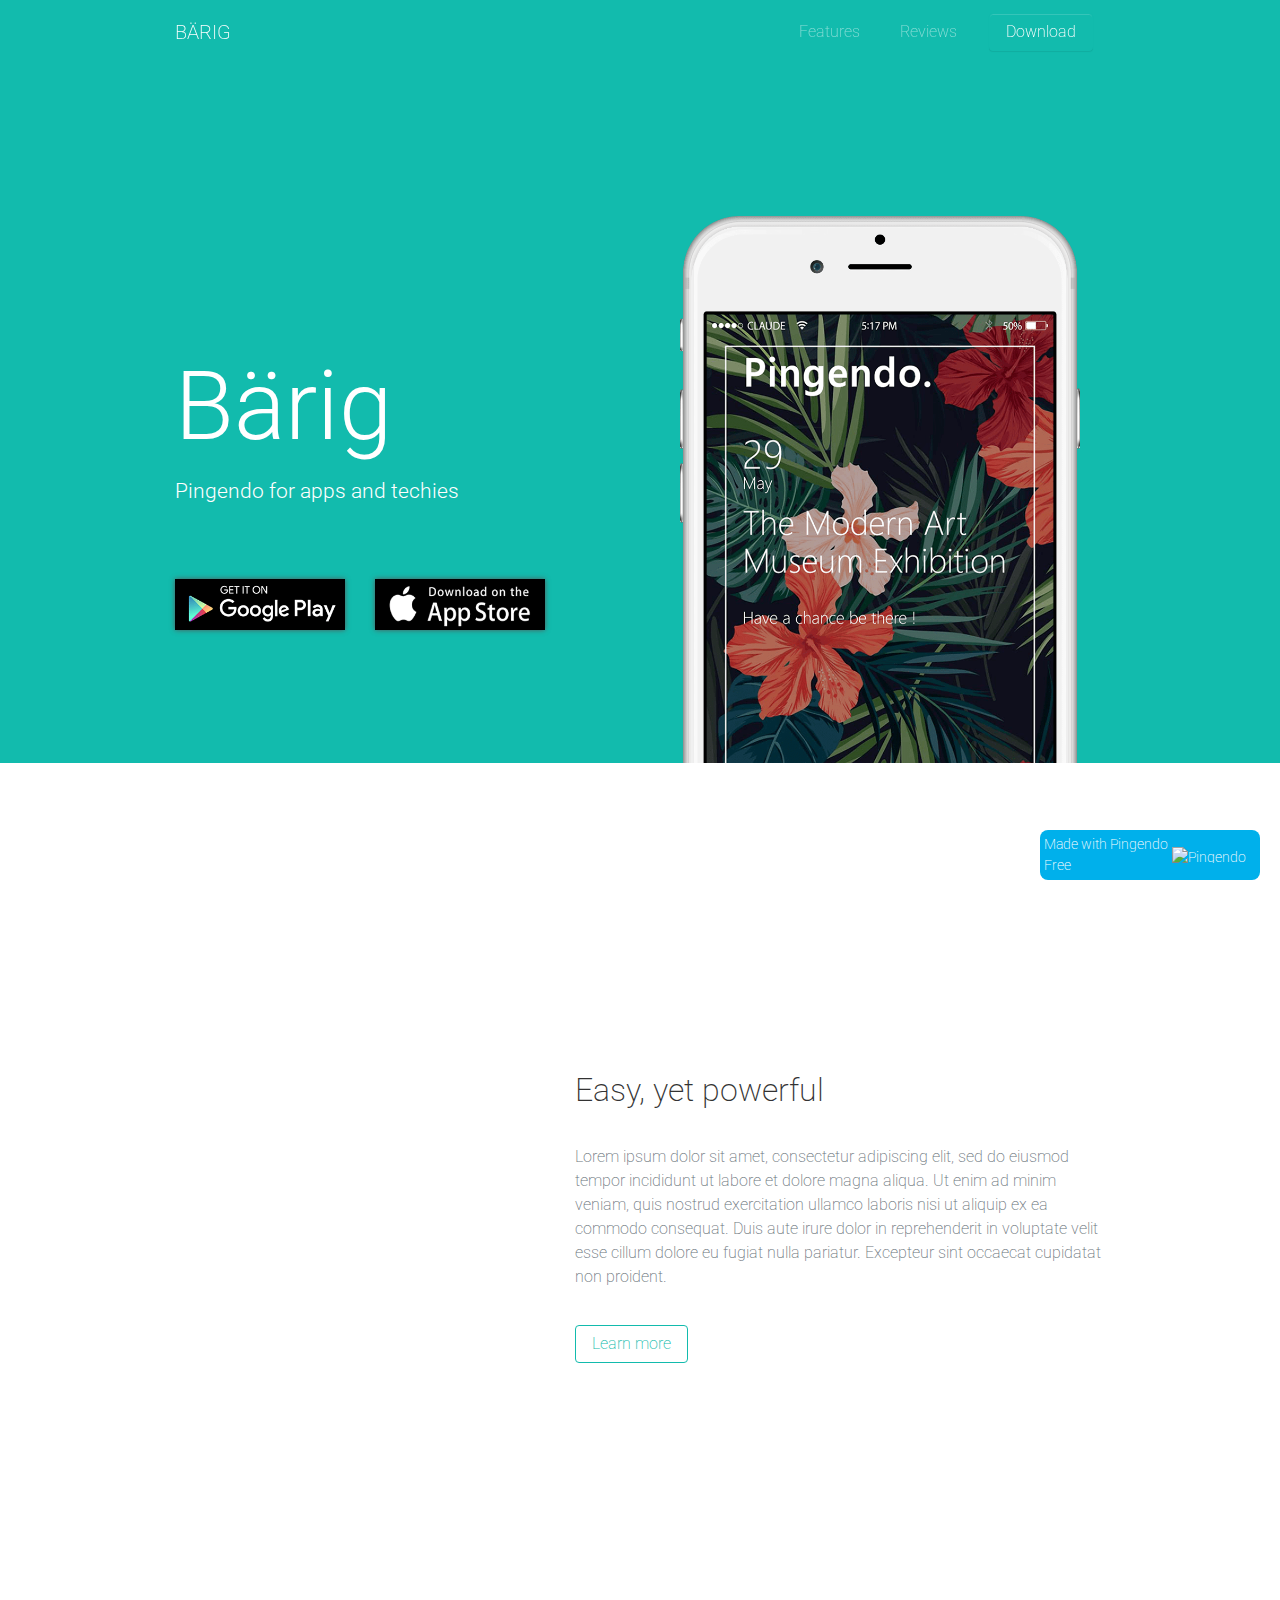
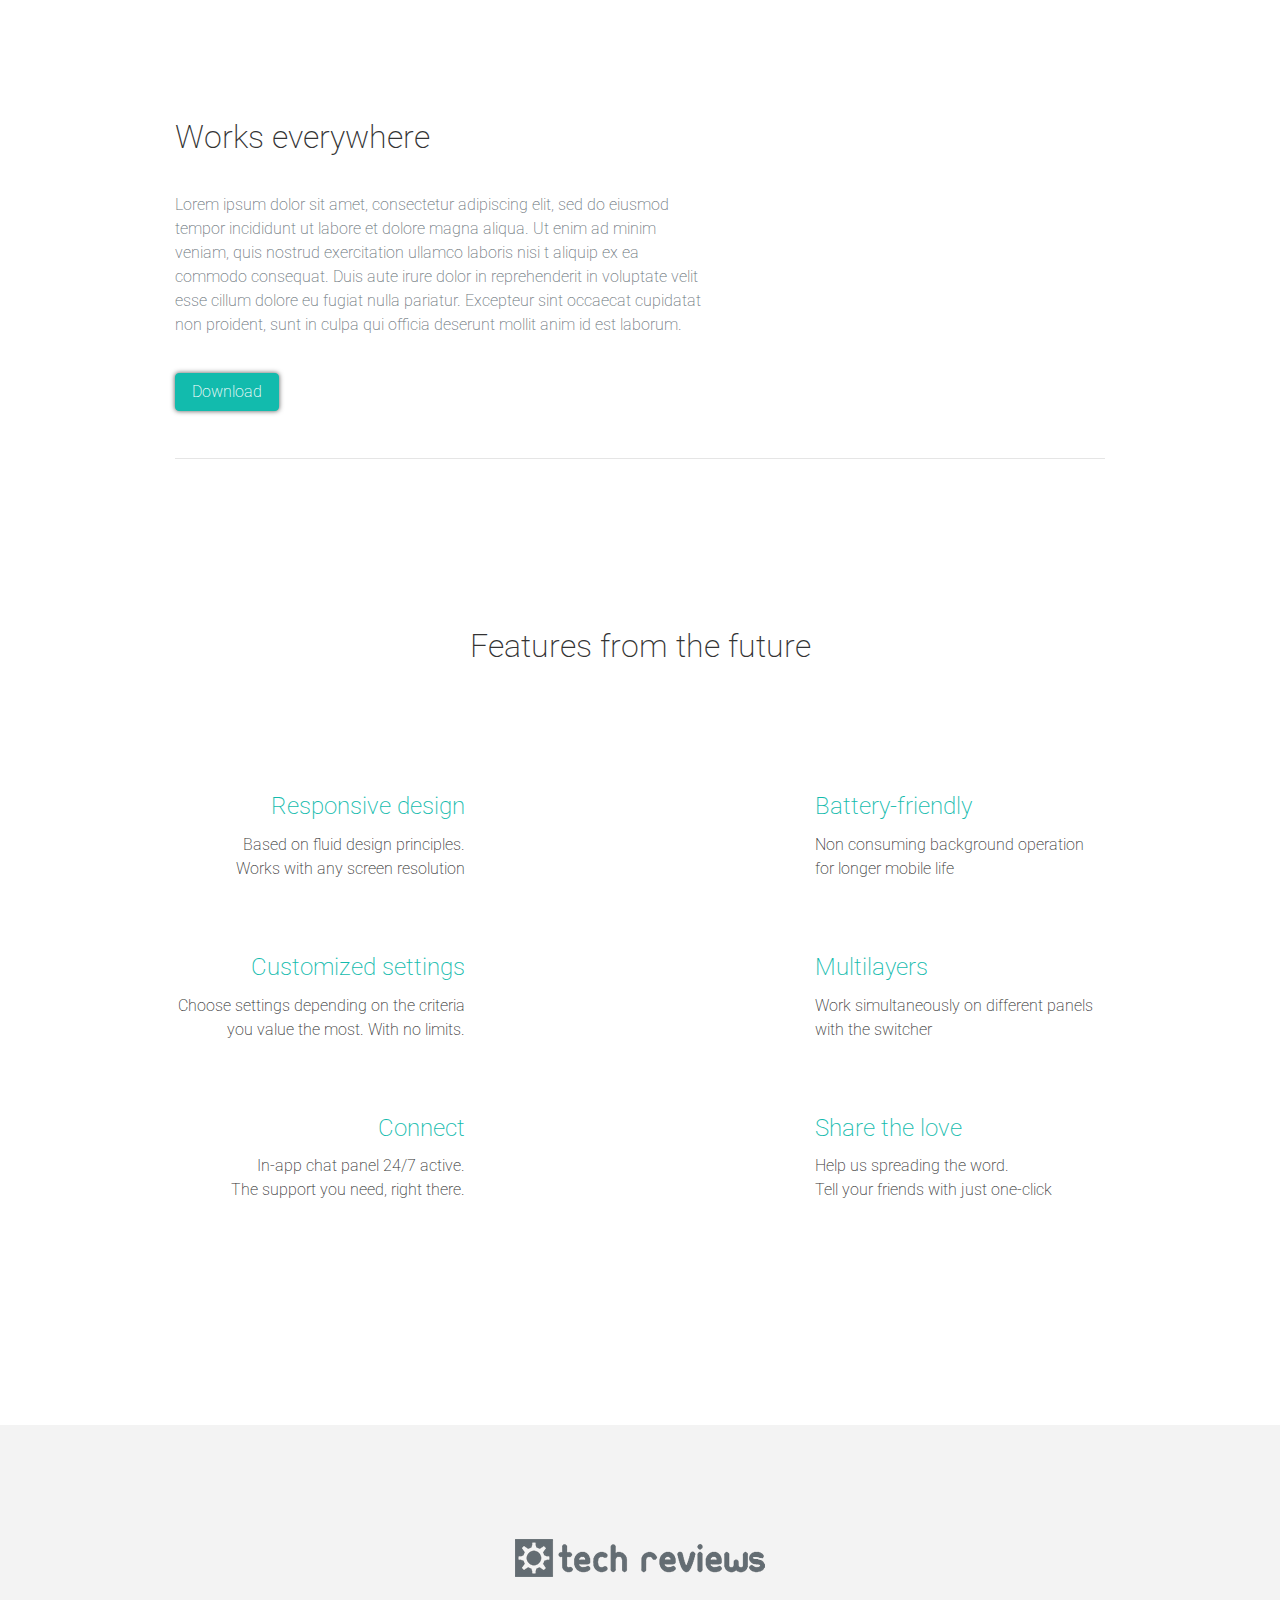
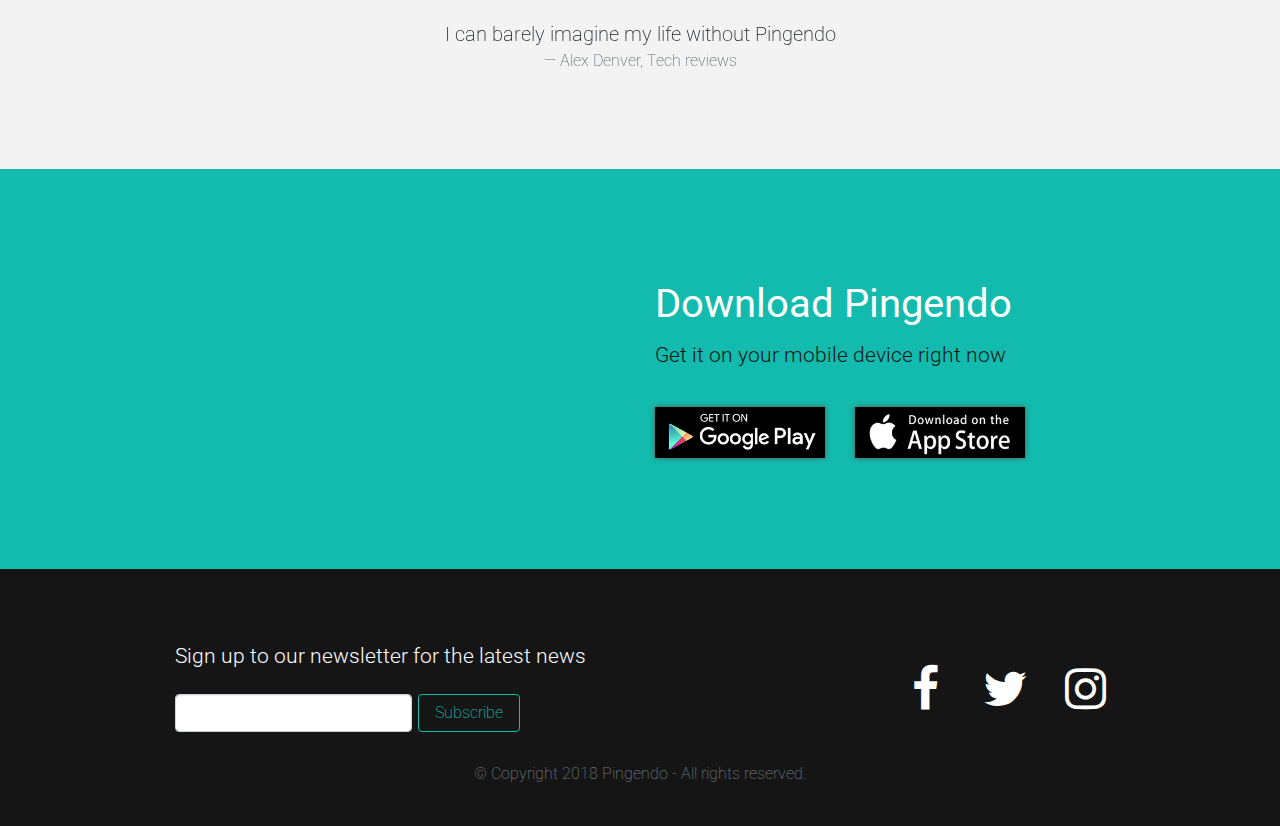
==== index.html @ a7b0679c "Update index.html" ====
<!DOCTYPE html>
<html>

<head>
  <meta charset="utf-8">
  <meta name="viewport" content="width=device-width, initial-scale=1">
  <!-- PAGE settings -->
  <link rel="icon" href="https://templates.pingendo.com/assets/Pingendo_favicon.ico">
  <title>Bärig</title>
  <meta name="description" content="Free Bootstrap 4 Pingendo Aquamarine template made for app and softwares.">
  <meta name="keywords" content="Pingendo app aquamarine free template bootstrap 4">
  <!-- CSS dependencies -->
  <link rel="stylesheet" href="https://cdnjs.cloudflare.com/ajax/libs/font-awesome/4.7.0/css/font-awesome.min.css" type="text/css">
  <link rel="stylesheet" href="aquamarine.css">
  <!-- Script: Make my navbar transparent when the document is scrolled to top -->
  <script src="js/navbar-ontop.js"></script>
  <!-- Script: Animated entrance -->
  <script src="js/animate-in.js"></script>
</head>

<body>
  <!-- Navbar -->
  <nav class="navbar navbar-expand-md navbar-dark fixed-top bg-dark">
    <div class="container"> <a class="navbar-brand" href="#">BÄRIG</a> <button class="navbar-toggler navbar-toggler-right" type="button" data-toggle="collapse" data-target="#navbar2SupportedContent" aria-controls="navbar2SupportedContent" aria-expanded="false" aria-label="Toggle navigation"> <span class="navbar-toggler-icon"></span> </button>
      <div class="collapse navbar-collapse text-center justify-content-end" id="navbar2SupportedContent">
        <ul class="navbar-nav">
          <li class="nav-item mx-2"> <a class="nav-link" href="#features">Features</a> </li>
          <li class="nav-item mx-2"> <a class="nav-link" href="#reviews">Reviews</a> </li>
        </ul> <a class="btn navbar-btn text-white mx-2 btn-primary" href="#download">Download</a>
      </div>
    </div>
  </nav>
  <!-- Cover -->
  <div class="pt-5 bg-primary">
    <div class="container mt-5 pt-5">
      <div class="row">
        <div class="col-md-6 my-5 text-lg-left text-center align-self-center">
          <h1 class="display-1">Bärig</h1>
          <p class="lead">Pingendo for apps and techies</p>
          <div class="row mt-5">
            <div class="col-6 col-lg-5"> <a href="#">
                <img class="center-block img-fluid d-block shadowed" src="assets/app/download_android.png"> </a> </div>
            <div class="col-6 col-lg-5"> <a href="#">
                <img class="center-block img-fluid d-block shadowed" src="assets/app/download_ios.png"> </a> </div>
          </div>
        </div>
        <div class="col-md-6"> <img class="img-fluid d-block mx-auto" src="assets/app/iphone_cover_light.png" width="400"> </div>
      </div>
    </div>
  </div>
  <!-- Article style section -->
  <div class="py-5">
    <div class="container">
      <div class="row py-5">
        <div class="col-md-5 order-2 order-md-1"> <img class="img-fluid d-block my-3 mx-auto animate-in-left" src="assets/app/iphone_side_light.png" width="200"> </div>
        <div class="col-md-7 align-self-center order-1 order-md-2 my-3 text-md-left text-center">
          <h2>Easy, yet powerful</h2>
          <p class="my-4 text-muted">Lorem ipsum dolor sit amet, consectetur adipiscing elit, sed do eiusmod tempor incididunt ut labore et dolore magna aliqua. Ut enim ad minim veniam, quis nostrud exercitation ullamco laboris nisi ut aliquip ex ea commodo consequat. Duis aute irure dolor in reprehenderit in voluptate velit esse cillum dolore eu fugiat nulla pariatur. Excepteur sint occaecat cupidatat non proident.</p> <a class="btn btn-outline-primary" href="#features">Learn more</a>
        </div>
      </div>
      <div class="row pt-5">
        <div class="align-self-center col-lg-7 text-md-left text-center">
          <h2>Works everywhere</h2>
          <p class="my-4 text-muted">Lorem ipsum dolor sit amet, consectetur adipiscing elit, sed do eiusmod tempor incididunt ut labore et dolore magna aliqua. Ut enim ad minim veniam, quis nostrud exercitation ullamco laboris nisi t aliquip ex ea commodo consequat. Duis aute irure dolor in reprehenderit in voluptate velit esse cillum dolore eu fugiat nulla pariatur. Excepteur sint occaecat cupidatat non proident, sunt in culpa qui officia deserunt mollit anim id est laborum.</p> <a class="btn btn-primary shadowed" href="#download">Download</a>
        </div>
        <div class="align-self-center mt-5 col-lg-5"> <img class="img-fluid d-block animate-in-right" src="assets/app/iphone_ipad_light.png"> </div>
      </div>
      <hr class="mt-0">
    </div>
  </div>
  <!-- Features -->
  <div class="py-5" id="features">
    <div class="container">
      <div class="row">
        <div class="col-md-12 text-center">
          <h2 class="pb-4">Features from the future</h2>
        </div>
      </div>
      <div class="row">
        <div class="align-self-center text-md-right text-center col-lg-4 col-md-6">
          <h4 class="text-primary">Responsive design</h4>
          <p class="mb-5">Based on fluid design principles. <br>Works with any screen resolution</p>
          <h4 class="text-primary">Customized settings</h4>
          <p class="mb-5">Choose settings depending on the criteria you value the most. With no limits.</p>
          <h4 class="text-primary">Connect</h4>
          <p class="mb-5">In-app chat panel 24/7 active. <br>The support you need, right there.</p>
        </div>
        <div class="my-3 col-md-4 d-none d-lg-block"> <img class="img-fluid d-block mx-auto animate-in-down" src="assets/app/iphone_features_light.png" width="300"> </div>
        <div class="align-self-center text-md-left text-center col-lg-4 col-md-6">
          <h4 class="text-primary">Battery-friendly</h4>
          <p class="mb-5">Non consuming background operation for longer mobile life</p>
          <h4 class="text-primary">Multilayers</h4>
          <p class="mb-5">Work simultaneously on different panels with the switcher</p>
          <h4 class="text-primary">Share the love</h4>
          <p class="mb-5">Help us spreading the word. <br>Tell your friends with just one-click</p>
        </div>
      </div>
    </div>
  </div>
  <!-- Features -->
  <!-- Carousel reviews -->
  <div class="py-5 section text-center bg-light" id="reviews">
    <div class="container">
      <div class="row">
        <div class="col-md-12">
          <div id="carousel" class="carousel slide" data-ride="carousel" data-interval="5000">
            <div class="carousel-inner" role="listbox">
              <div class="carousel-item active"> <img src="assets/app/reviews_logo_1_light.png" class="img-block mx-auto my-3 d-block" width="250" data-holder-rendered="true">
                <div class="blockquote ">
                  <p class="m-0">I can barely imagine my life without Pingendo</p>
                  <div class="blockquote-footer">Alex Denver, Tech reviews</div>
                </div>
              </div>
              <div class="carousel-item"> <img src="assets/app/reviews_logo_2_light.png" class="img-fluid my-3 mx-auto d-block" data-holder-rendered="true">
                <div class="blockquote ">
                  <p class="m-0">Pingendo sets a new standard for apps.</p>
                  <div class="blockquote-footer">Sarah Krichko, APPetizer</div>
                </div>
              </div>
              <div class="carousel-item"> <img src="assets/app/reviews_logo_3_light.png" class="img-fluid my-3 mx-auto d-block" data-holder-rendered="true">
                <div class="blockquote ">
                  <p class="m-0">Amazing, unique, essential and priceless</p>
                  <div class="blockquote-footer">Monica Lay, News apps</div>
                </div>
              </div>
            </div>
          </div>
        </div>
      </div>
    </div>
  </div>
  <!-- Call to action -->
  <div class="bg-primary" id="download">
    <div class="container">
      <div class="row py-3">
        <div class="col-md-6"> <img class="img-fluid d-block my-4 animate-in-left" src="assets/app/iphone_isometric_light.png"> </div>
        <div class="col-md-6 align-self-center text-center text-md-left">
          <h1><b>Download Pingendo</b></h1>
          <p class="lead text-dark">Get it on your mobile device right now</p>
          <div class="row mt-4">
            <div class="col-6 col-md-5"> <a href="#">
                <img class="center-block img-fluid d-block shadowed" src="assets/app/download_android.png"> </a> </div>
            <div class="col-6 col-md-5"> <a href="#">
                <img class="center-block img-fluid d-block shadowed" src="assets/app/download_ios.png"> </a> </div>
          </div>
        </div>
      </div>
    </div>
  </div>
  <!-- Footer -->
  <div class="pt-5 bg-dark">
    <div class="container">
      <div class="row">
        <div class="col-md-9">
          <p class="lead">Sign up to our newsletter for the latest news</p>
          <form class="form-inline">
            <div class="form-group"> <input type="email" class="form-control my-1 mr-1" placeholder="Your e-mail here"> </div> <button type="submit" class="btn my-1 btn-outline-primary">Subscribe</button>
          </form>
        </div>
        <div class="col-4 col-md-1 align-self-center my-3"> <a href="https://www.facebook.com" target="blank"><i class="fa fa-fw fa-facebook fa-3x text-white"></i></a> </div>
        <div class="col-4 col-md-1 align-self-center my-3"> <a href="https://twitter.com" target="blank"><i class="fa fa-fw fa-twitter fa-3x text-white"></i></a> </div>
        <div class="col-4 col-md-1 align-self-center my-3"> <a href="https://www.instagram.com" target="blank"><i class="fa fa-fw fa-instagram fa-3x text-white"></i></a> </div>
      </div>
      <div class="row">
        <div class="col-md-12 my-3 text-center">
          <p class="text-muted">© Copyright 2018 Pingendo - All rights reserved.</p>
        </div>
      </div>
    </div>
  </div>
  <!-- JavaScript dependencies -->
  <script src="https://code.jquery.com/jquery-3.3.1.min.js"></script>
  <script src="https://cdnjs.cloudflare.com/ajax/libs/popper.js/1.14.3/umd/popper.min.js" integrity="sha384-ZMP7rVo3mIykV+2+9J3UJ46jBk0WLaUAdn689aCwoqbBJiSnjAK/l8WvCWPIPm49" crossorigin="anonymous"></script>
  <script src="https://stackpath.bootstrapcdn.com/bootstrap/4.1.3/js/bootstrap.min.js" integrity="sha384-ChfqqxuZUCnJSK3+MXmPNIyE6ZbWh2IMqE241rYiqJxyMiZ6OW/JmZQ5stwEULTy" crossorigin="anonymous"></script>
  <!-- Script: Smooth scrolling between anchors in the same page -->
  <script src="js/smooth-scroll.js"></script>
  <pingendo onclick="window.open('https://pingendo.com/', '_blank')" style="cursor:pointer;position: fixed;bottom: 20px;right:20px;padding:4px;background-color: #00b0eb;border-radius: 8px; width:220px;display:flex;flex-direction:row;align-items:center;justify-content:center;font-size:14px;color:white">Made with Pingendo Free&nbsp;&nbsp;<img src="https://pingendo.com/site-assets/Pingendo_logo_big.png" class="d-block" alt="Pingendo logo" height="16"></pingendo>
</body>

</html>
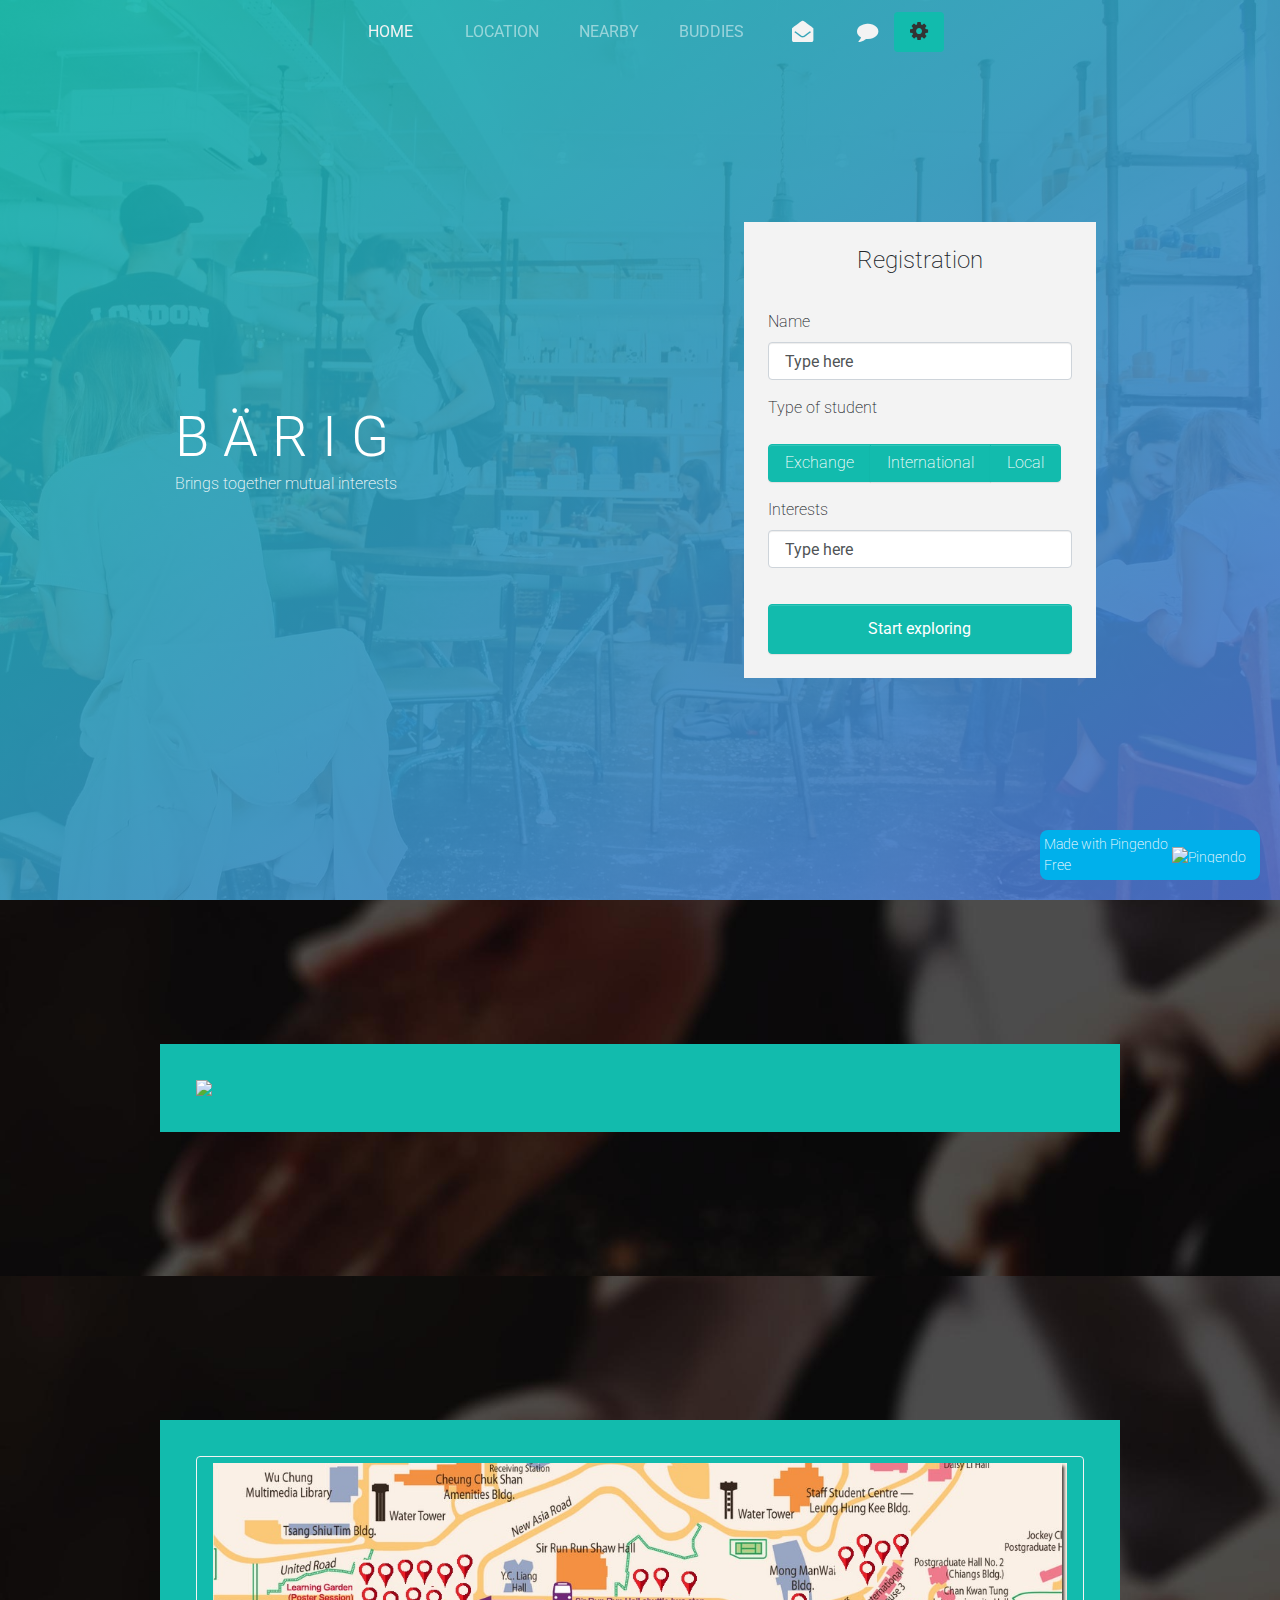
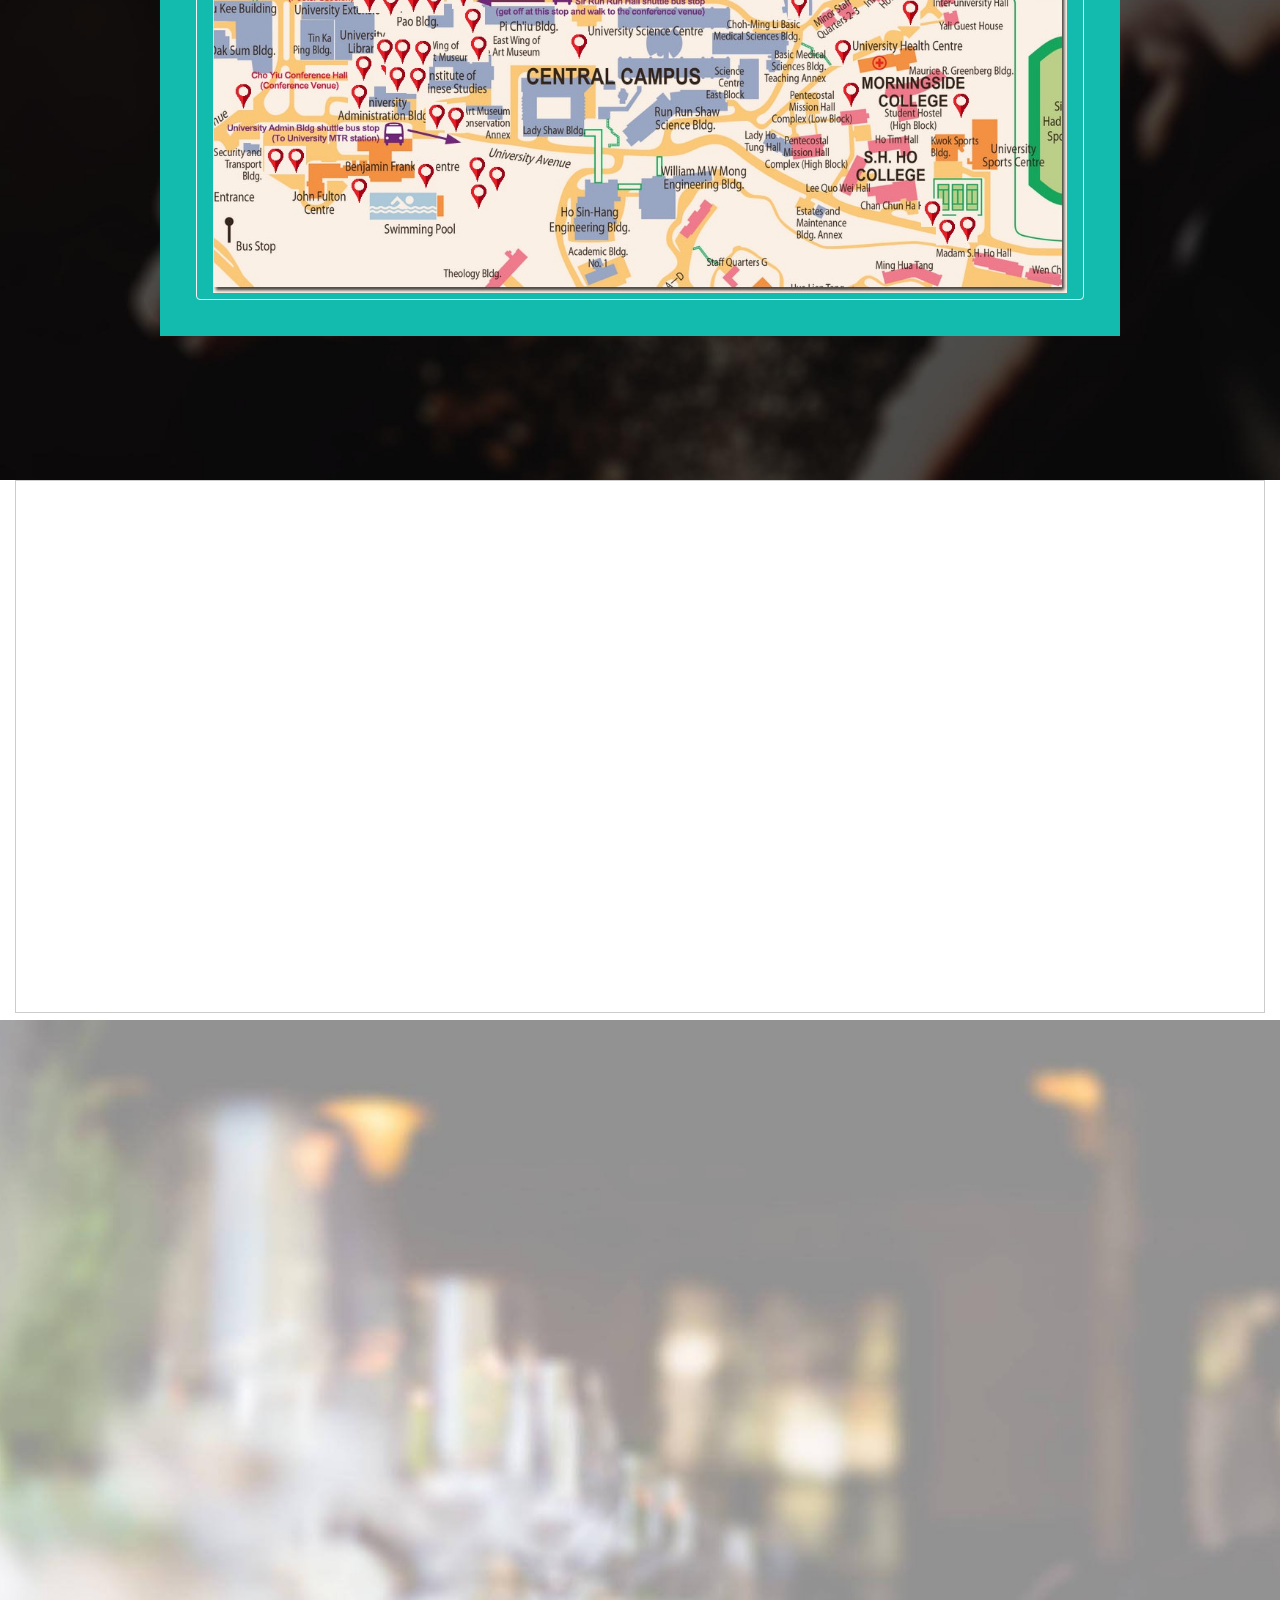
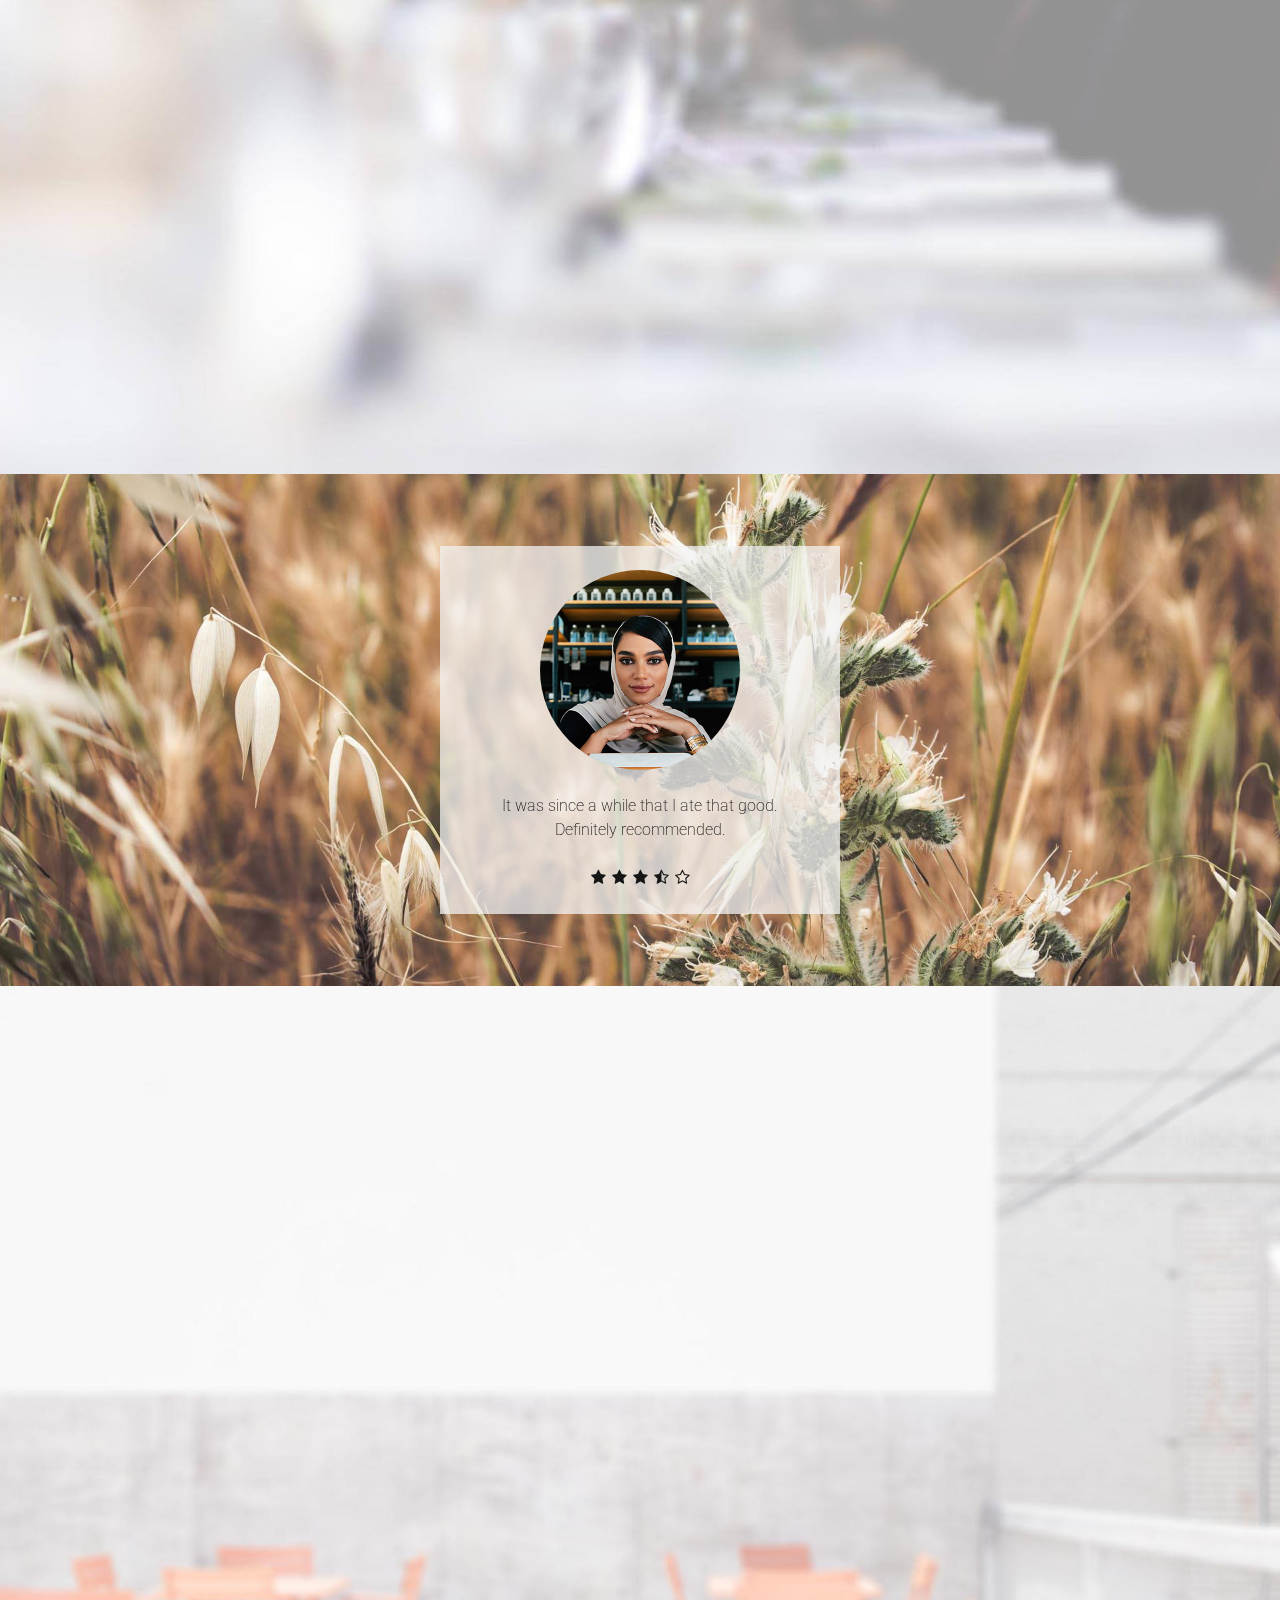
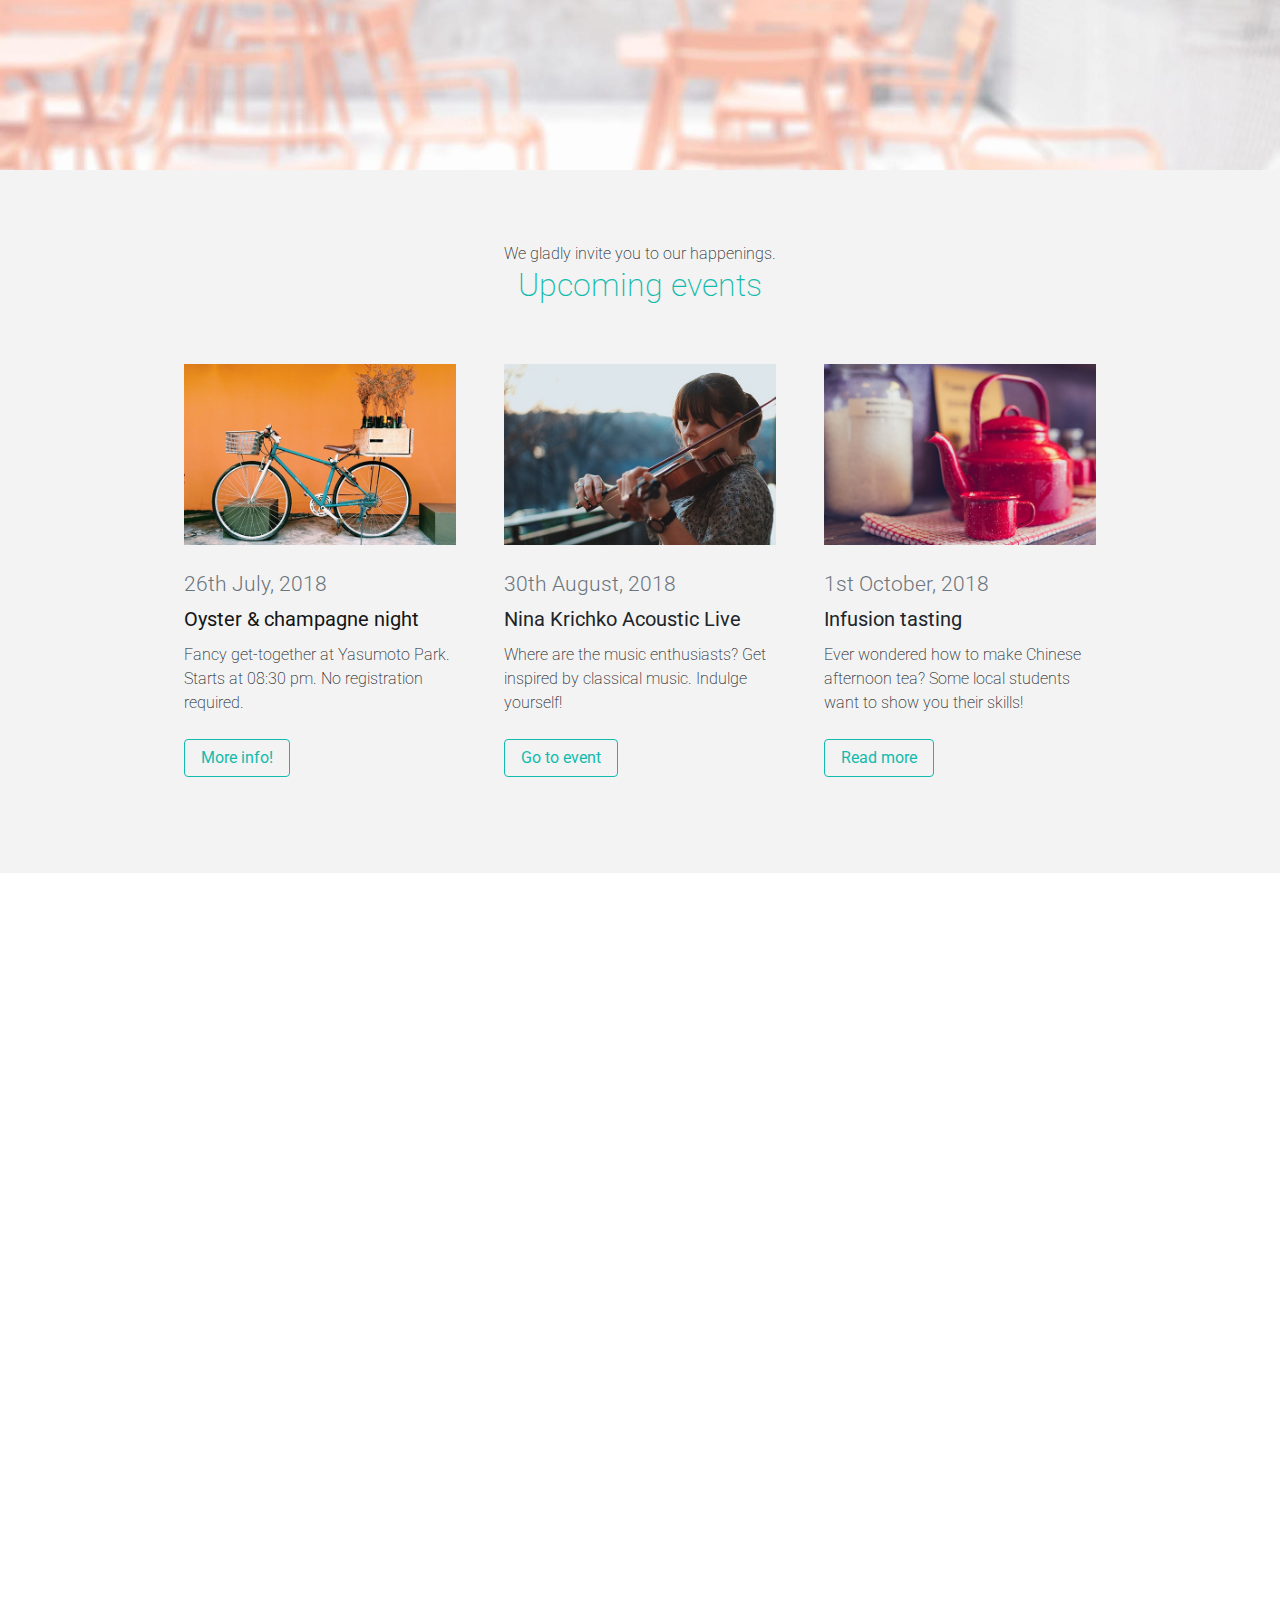
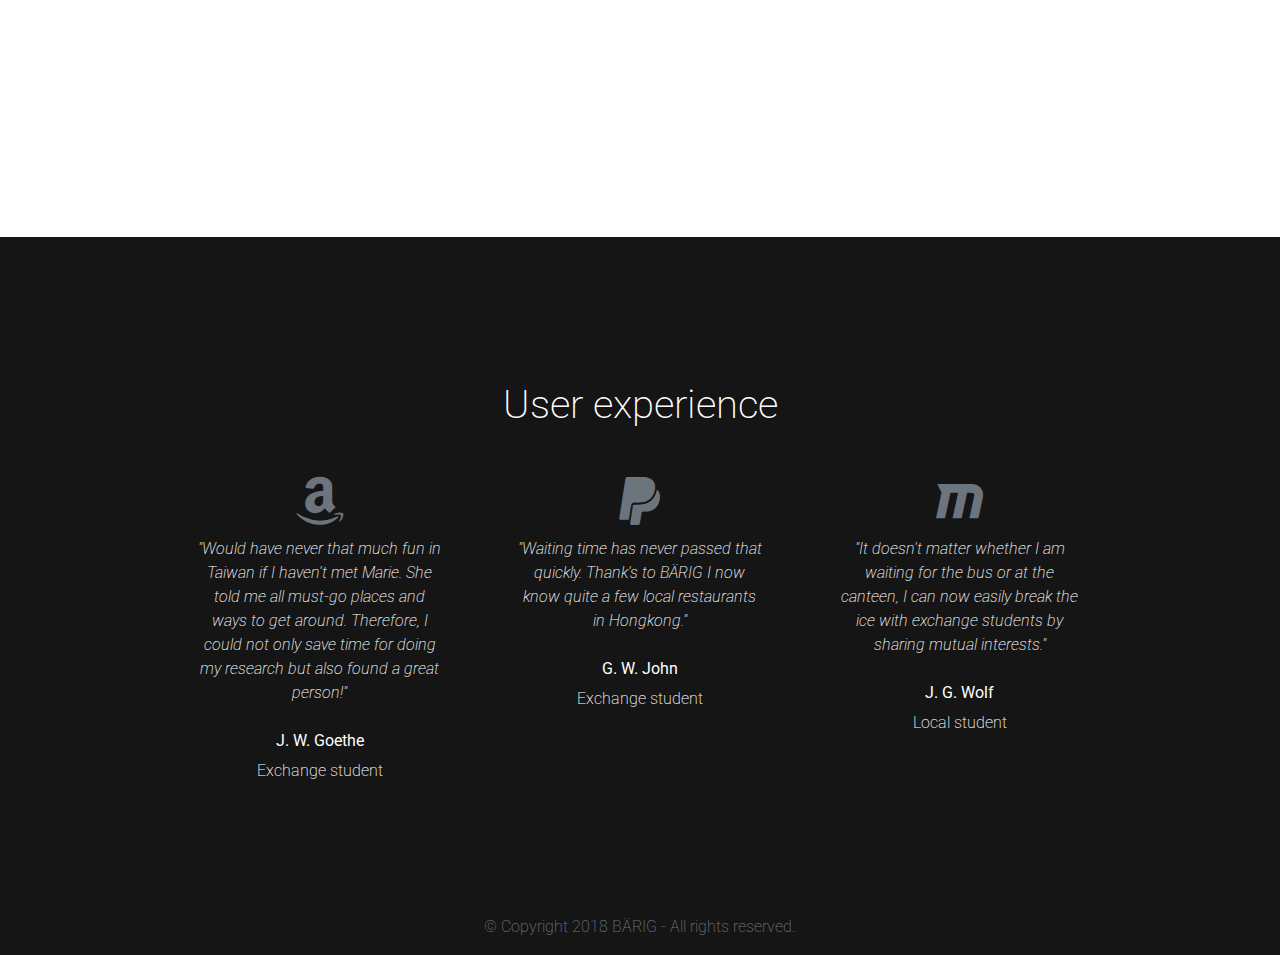
==== commit 13dcb395: "draft" ====
--- a/index.html
+++ b/index.html
@@ -6,12 +6,12 @@
   <meta name="viewport" content="width=device-width, initial-scale=1">
   <!-- PAGE settings -->
   <link rel="icon" href="https://templates.pingendo.com/assets/Pingendo_favicon.ico">
-  <title>Bärig</title>
-  <meta name="description" content="Free Bootstrap 4 Pingendo Aquamarine template made for app and softwares.">
-  <meta name="keywords" content="Pingendo app aquamarine free template bootstrap 4">
+  <title>Restaurant Aquamarine - Pingendo template</title>
+  <meta name="description" content="Free Bootstrap 4 Pingendo Aquamarine template for restaurant and food">
+  <meta name="keywords" content="Pingendo restaurant food aquamarine free template bootstrap 4">
   <!-- CSS dependencies -->
   <link rel="stylesheet" href="https://cdnjs.cloudflare.com/ajax/libs/font-awesome/4.7.0/css/font-awesome.min.css" type="text/css">
-  <link rel="stylesheet" href="aquamarine.css">
+  <link rel="stylesheet" href="aquamarine.css" type="text/css">
   <!-- Script: Make my navbar transparent when the document is scrolled to top -->
   <script src="js/navbar-ontop.js"></script>
   <!-- Script: Animated entrance -->
@@ -20,150 +20,300 @@
 
 <body>
   <!-- Navbar -->
-  <nav class="navbar navbar-expand-md navbar-dark fixed-top bg-dark">
-    <div class="container"> <a class="navbar-brand" href="#">BÄRIG</a> <button class="navbar-toggler navbar-toggler-right" type="button" data-toggle="collapse" data-target="#navbar2SupportedContent" aria-controls="navbar2SupportedContent" aria-expanded="false" aria-label="Toggle navigation"> <span class="navbar-toggler-icon"></span> </button>
-      <div class="collapse navbar-collapse text-center justify-content-end" id="navbar2SupportedContent">
+  <nav class="navbar navbar-expand-md navbar-dark bg-primary fixed-top" style="">
+    <div class="container">
+      <button class="navbar-toggler navbar-toggler-right" type="button" data-toggle="collapse" data-target="#navbar3SupportedContent" aria-controls="navbar3SupportedContent" aria-expanded="true" aria-label="Toggle navigation"> <span class="navbar-toggler-icon"></span> </button>
+      <div class="navbar-collapse text-center justify-content-center collapse show" id="navbar3SupportedContent" style="">
         <ul class="navbar-nav">
-          <li class="nav-item mx-2"> <a class="nav-link" href="#features">Features</a> </li>
-          <li class="nav-item mx-2"> <a class="nav-link" href="#reviews">Reviews</a> </li>
-        </ul> <a class="btn navbar-btn text-white mx-2 btn-primary" href="#download">Download</a>
+          <li class="nav-item mx-3">
+            <a class="nav-link text-light" href="#home"><b>HOME</b></a>
+          </li>
+          <li class="nav-item mx-2">
+            <a class="nav-link" href="#location"><b>LOCATION</b></a>
+          </li>
+          <li class="nav-item mx-2">
+            <a class="nav-link" href="#nearby"><b>NEARBY</b></a>
+          </li>
+          <li class="nav-item mx-2">
+            <a class="nav-link" href="#buddies"><b>BUDDIES</b></a>
+          </li>
+        </ul>
+        <ul class="nav nav-pills text-right">
+          <li class="nav-item mx-2"> <a href="#chat" class="nav-link" data-toggle="pill" data-target="#tabone"><i class="fa fa-lg fa-envelope-open text-light"></i> </a> </li>
+          <li class="nav-item"> <a class="nav-link" href="" data-toggle="pill" data-target="#tabtwo"><i class="fa fa-lg fa-comment text-light"></i></a> </li>
+          <li class="nav-item"> <a href="#settings" class="nav-link active show" data-toggle="pill" data-target="#tabthree"><i class="fa fa-lg fa-cog text-body"></i></a> </li>
+        </ul>
       </div>
     </div>
   </nav>
   <!-- Cover -->
-  <div class="pt-5 bg-primary">
-    <div class="container mt-5 pt-5">
-      <div class="row">
-        <div class="col-md-6 my-5 text-lg-left text-center align-self-center">
-          <h1 class="display-1">Bärig</h1>
-          <p class="lead">Pingendo for apps and techies</p>
-          <div class="row mt-5">
-            <div class="col-6 col-lg-5"> <a href="#">
-                <img class="center-block img-fluid d-block shadowed" src="assets/app/download_android.png"> </a> </div>
-            <div class="col-6 col-lg-5"> <a href="#">
-                <img class="center-block img-fluid d-block shadowed" src="assets/app/download_ios.png"> </a> </div>
-          </div>
-        </div>
-        <div class="col-md-6"> <img class="img-fluid d-block mx-auto" src="assets/app/iphone_cover_light.png" width="400"> </div>
-      </div>
-    </div>
-  </div>
-  <!-- Article style section -->
-  <div class="py-5">
-    <div class="container">
-      <div class="row py-5">
-        <div class="col-md-5 order-2 order-md-1"> <img class="img-fluid d-block my-3 mx-auto animate-in-left" src="assets/app/iphone_side_light.png" width="200"> </div>
-        <div class="col-md-7 align-self-center order-1 order-md-2 my-3 text-md-left text-center">
-          <h2>Easy, yet powerful</h2>
-          <p class="my-4 text-muted">Lorem ipsum dolor sit amet, consectetur adipiscing elit, sed do eiusmod tempor incididunt ut labore et dolore magna aliqua. Ut enim ad minim veniam, quis nostrud exercitation ullamco laboris nisi ut aliquip ex ea commodo consequat. Duis aute irure dolor in reprehenderit in voluptate velit esse cillum dolore eu fugiat nulla pariatur. Excepteur sint occaecat cupidatat non proident.</p> <a class="btn btn-outline-primary" href="#features">Learn more</a>
-        </div>
-      </div>
-      <div class="row pt-5">
-        <div class="align-self-center col-lg-7 text-md-left text-center">
-          <h2>Works everywhere</h2>
-          <p class="my-4 text-muted">Lorem ipsum dolor sit amet, consectetur adipiscing elit, sed do eiusmod tempor incididunt ut labore et dolore magna aliqua. Ut enim ad minim veniam, quis nostrud exercitation ullamco laboris nisi t aliquip ex ea commodo consequat. Duis aute irure dolor in reprehenderit in voluptate velit esse cillum dolore eu fugiat nulla pariatur. Excepteur sint occaecat cupidatat non proident, sunt in culpa qui officia deserunt mollit anim id est laborum.</p> <a class="btn btn-primary shadowed" href="#download">Download</a>
-        </div>
-        <div class="align-self-center mt-5 col-lg-5"> <img class="img-fluid d-block animate-in-right" src="assets/app/iphone_ipad_light.png"> </div>
-      </div>
-      <hr class="mt-0">
-    </div>
-  </div>
-  <!-- Features -->
-  <div class="py-5" id="features">
-    <div class="container">
-      <div class="row">
-        <div class="col-md-12 text-center">
-          <h2 class="pb-4">Features from the future</h2>
-        </div>
-      </div>
-      <div class="row">
-        <div class="align-self-center text-md-right text-center col-lg-4 col-md-6">
-          <h4 class="text-primary">Responsive design</h4>
-          <p class="mb-5">Based on fluid design principles. <br>Works with any screen resolution</p>
-          <h4 class="text-primary">Customized settings</h4>
-          <p class="mb-5">Choose settings depending on the criteria you value the most. With no limits.</p>
-          <h4 class="text-primary">Connect</h4>
-          <p class="mb-5">In-app chat panel 24/7 active. <br>The support you need, right there.</p>
-        </div>
-        <div class="my-3 col-md-4 d-none d-lg-block"> <img class="img-fluid d-block mx-auto animate-in-down" src="assets/app/iphone_features_light.png" width="300"> </div>
-        <div class="align-self-center text-md-left text-center col-lg-4 col-md-6">
-          <h4 class="text-primary">Battery-friendly</h4>
-          <p class="mb-5">Non consuming background operation for longer mobile life</p>
-          <h4 class="text-primary">Multilayers</h4>
-          <p class="mb-5">Work simultaneously on different panels with the switcher</p>
-          <h4 class="text-primary">Share the love</h4>
-          <p class="mb-5">Help us spreading the word. <br>Tell your friends with just one-click</p>
-        </div>
-      </div>
-    </div>
-  </div>
-  <!-- Features -->
+  <div class="align-items-center d-flex cover section-aquamarine py-5" style="background-image: url(&quot;assets/restaurant/cover_light.jpg&quot;);" id="home">
+    <div class="container">
+      <div class="row">
+        <div class="col-lg-7 align-self-center text-lg-left text-center">
+          <h1 class="mb-0 mt-5 display-4">B Ä R I G</h1>
+          <p class="mb-5">Brings together mutual interests</p>
+        </div>
+        <div class="col-lg-5 p-3">
+          <form class="bg-light p-3" method="post" action="https://formspree.io/">
+            <h4 class="mb-4 text-center">Registration</h4>
+            <div class="form-group"> <label>Name</label>
+              <input class="form-control" placeholder="Type here"> </div>
+            <div class="form-group"> <label>Type of student</label>
+              <p>
+              </p>
+              <div class="btn-group"> <a href="#" class="btn btn-primary">Exchange</a> <a href="#" class="btn btn-primary">International</a> <a href="#" class="btn btn-primary">Local</a> </div>
+            </div>
+            <div class="form-group"> <label>Interests</label>
+              <input type="number" class="form-control" placeholder="Type here"> </div>
+            <button type="submit" class="btn mt-4 btn-block p-2 btn-primary"><b>Start exploring</b></button>
+          </form>
+        </div>
+      </div>
+    </div>
+  </div>
+  <!-- Intro -->
+  <div class="py-5" style="background-image: url(&quot;assets/restaurant/cover_light_3.jpg&quot;);" id="location">
+    <div class="container">
+      <div class="row my-5 bg-primary">
+        <div class="p-4 col-md-12">
+          <img class="img-fluid d-block" src="cuhkmap1.png" style="">
+        </div>
+      </div>
+    </div>
+  </div>
+  <!-- intro-2 -->
+  <div class="py-5" style="background-image: url(&quot;assets/restaurant/cover_light_3.jpg&quot;);">
+    <div class="container">
+      <div class="row my-5 bg-primary">
+        <div class="p-4 col-md-12">
+          <a class="btn btn-outline-light" href="site2.html"><img class="img-fluid d-block" src="mapzoom_1.jpg" style=""></a>
+        </div>
+      </div>
+    </div>
+  </div>
+  <!-- Gallery -->
+  <div class="">
+    <div class="container-fluid" id="nearby">
+      <iframe class="airtable-embed" src="https://airtable.com/embed/shrEkrWgzWUSuezk1?backgroundColor=green&amp;viewControls=on" frameborder="0" onmousewheel="" width="100%" height="533" style="background: transparent; border: 1px solid #ccc;"></iframe>
+    </div>
+  </div>
+  <!-- Menu -->
+  <div class="py-5 text-center" id="chat" style="background-image: url(&quot;assets/restaurant/cover_light_4.jpg&quot;);">
+    <div class="container">
+      <div class="row p-4 bg-aquamarine animate-in-down">
+        <div class="col-md-12">
+          <h2>MESSENGER</h2>
+          <p class="mb-5">Week #26</p>
+          <div class="row">
+            <div class="col-md-12" style="">
+              <h5>For the youngest</h5>
+              <div class="list-group pi-draggable" draggable="true">
+                <a href="#" class="list-group-item list-group-item-action flex-column align-items-start active">
+                  <div class="d-flex w-100 justify-content-between">
+                    <h5 class="mb-1">Marie</h5> <small>3 minutes ago</small>
+                  </div>
+                  <p class="mb-1">Let's fix our meeting on Thursday, 29th November 2018</p> <small>Looking forward to it</small>
+                </a>
+                <a href="#" class="list-group-item list-group-item-action flex-column align-items-start">
+                  <div class="d-flex w-100 justify-content-between">
+                    <h5 class="mb-1">Roberto </h5> <small class="text-muted">2 hours ago</small>
+                  </div>
+                  <p class="mb-1">What was your favorite place in Vietnam? Cannot remember anymore</p> <small class="text-muted">You should go to Hanoi and rent a motorbike there. Cheap and easy access to rural areas. Don't forget to taste local food!</small>
+                </a>
+                <a href="#" class="list-group-item list-group-item-action flex-column align-items-start active">
+                  <div class="d-flex w-100 justify-content-between">
+                    <h5 class="mb-1">Camille</h5> <small>5 hours ago</small>
+                  </div>
+                  <p class="mb-1">Yeah - take the same!</p> <small>Are you going for the bus number 2 at 08:30?</small>
+                </a>
+                <a href="#" class="list-group-item list-group-item-action flex-column align-items-start">
+                  <div class="d-flex w-100 justify-content-between">
+                    <h5 class="mb-1">Owldous Huxley </h5> <small class="text-muted">1 day ago</small>
+                  </div>
+                  <p class="mb-1">Was a pleasure meeting you! Let's do that!</p> <small class="text-muted">Thank you for your helpful information once more. I absolutely owe you a drink! Want to meet at LKF on Thursday?</small>
+                </a>
+                <a href="#" class="list-group-item list-group-item-action flex-column align-items-start active">
+                  <div class="d-flex w-100 justify-content-between">
+                    <h5 class="mb-1">Tobi</h5> <small>2 days ago</small>
+                  </div>
+                  <p class="mb-1">I have class on Monday to 4:30 pm. Up for an afternoon drink?</p> <small>Yes - where at?</small>
+                </a>
+                <a href="#" class="list-group-item list-group-item-action flex-column align-items-start">
+                  <div class="d-flex w-100 justify-content-between">
+                    <h5 class="mb-1">Quins </h5> <small class="text-muted">3 days ago</small>
+                  </div>
+                  <p class="mb-1">What was your favorite dish at morningside canteen?</p> <small class="text-muted">BBQ Pork - it's fantastic</small>
+                </a>
+              </div>
+            </div>
+          </div>
+        </div>
+      </div>
+    </div>
+  </div>
   <!-- Carousel reviews -->
-  <div class="py-5 section text-center bg-light" id="reviews">
+  <div class="py-5 text-center photo-overlay" style="background-image: url(&quot;assets/restaurant/testimonal_background_light.jpg&quot;);">
+    <div class="container">
+      <div class="row">
+        <div class="mx-auto col-12 p-3 section-light col-lg-5">
+          <div class="carousel slide" data-ride="carousel" id="carouselTestimonial">
+            <div class="carousel-inner" role="listbox">
+              <div class="carousel-item">
+                <img class="d-block img-fluid rounded-circle mx-auto" src="assets/restaurant/testimonial_1_light.jpg" data-holder-rendered="true" width="200">
+                <p class="my-3">So good and super staff. <br>Go for the shrimps!.</p> <i class="fa fa-star d-inline"></i><i class="fa fa-star mx-1 d-inline"></i><i class="fa fa-star d-inline"></i><i class="fa fa-star mx-1 d-inline"></i><i class="fa fa-star-o d-inline"></i>
+              </div>
+              <div class="carousel-item">
+                <img class="d-block img-fluid rounded-circle mx-auto" src="assets/restaurant/testimonial_2_light.jpg" data-holder-rendered="true" width="200">
+                <p class="my-3">Super enthusiastic about food. <br>They play live music every now and then.</p> <i class="fa fa-star d-inline"></i><i class="fa fa-star mx-1 d-inline"></i><i class="fa fa-star d-inline"></i><i class="fa fa-star mx-1 d-inline"></i> <i class="fa fa-star d-inline"></i>
+              </div>
+              <div class="carousel-item active">
+                <img class="d-block img-fluid rounded-circle mx-auto" src="assets/restaurant/testimonial_3_light.jpg" data-holder-rendered="true" width="200">
+                <p class="my-3">It was since a while that I ate that good. <br>Definitely recommended.</p> <i class="fa fa-star d-inline"></i><i class="fa fa-star mx-1 d-inline"></i><i class="fa fa-star d-inline"></i><i class="fa fa-star-half-o mx-1 d-inline"></i><i class="fa fa-star-o d-inline"></i>
+              </div>
+            </div>
+          </div>
+        </div>
+      </div>
+    </div>
+  </div>
+  <!-- Carousel venue -->
+  <div class="py-5" style="background-image: url(&quot;assets/restaurant/cover_light_2.jpg&quot;);" id="buddies">
+    <div class="container">
+      <div class="row bg-primary animate-in-down">
+        <div class="p-4 col-md-6 align-self-center">
+          <p class="m-0">Start engaging</p>
+          <h2>Discover your exchange </h2>
+          <p class="my-4">Unlock your potential. Diving into other cultures has never been quicker and easier. Broaden your mind and start building precious friendships.</p>
+          <a href="#" class="btn mb-3 p-2 btn-light">View your buddies</a>
+        </div>
+        <div class="p-0 col-md-6">
+          <div class="carousel slide" data-ride="carousel" id="carousel1">
+            <div class="carousel-inner" role="listbox">
+              <div class="carousel-item active">
+                <img class="d-block img-fluid w-100" src="models/model3.jpg" data-holder-rendered="true">
+                <div class="carousel-caption">
+                  <h3>Marie</h3>
+                  <p>Quick chat at the bus stop. Talked about her current stay in Vietnam and her plans to go to Europe. Arranged a meeting for 29th November 2018 at the Central Campus Canteen.</p>
+                </div>
+              </div>
+              <div class="carousel-item">
+                <img class="d-block img-fluid w-100" src="models/model1.jpg" data-holder-rendered="true">
+                <div class="carousel-caption">
+                  <h3>Show cooking</h3>
+                  <p>Tastes better</p>
+                </div>
+              </div>
+              <div class="carousel-item">
+                <img class="d-block img-fluid w-100" src="models/model8.jpg" data-holder-rendered="true">
+                <div class="carousel-caption">
+                  <h3>Relax area</h3>
+                  <p>Take the time to chill</p>
+                </div>
+              </div>
+            </div>
+            <a class="carousel-control-prev" href="#carousel1" role="button" data-slide="prev"> <span class="carousel-control-prev-icon" aria-hidden="true"></span> <span class="sr-only">Previous</span> </a>
+            <a class="carousel-control-next" href="#carousel1" role="button" data-slide="next"> <span class="carousel-control-next-icon" aria-hidden="true"></span> <span class="sr-only">Next</span> </a>
+          </div>
+        </div>
+      </div>
+    </div>
+  </div>
+  <!-- Events -->
+  <div class="py-5 bg-light">
     <div class="container">
       <div class="row">
         <div class="col-md-12">
-          <div id="carousel" class="carousel slide" data-ride="carousel" data-interval="5000">
-            <div class="carousel-inner" role="listbox">
-              <div class="carousel-item active"> <img src="assets/app/reviews_logo_1_light.png" class="img-block mx-auto my-3 d-block" width="250" data-holder-rendered="true">
-                <div class="blockquote ">
-                  <p class="m-0">I can barely imagine my life without Pingendo</p>
-                  <div class="blockquote-footer">Alex Denver, Tech reviews</div>
-                </div>
-              </div>
-              <div class="carousel-item"> <img src="assets/app/reviews_logo_2_light.png" class="img-fluid my-3 mx-auto d-block" data-holder-rendered="true">
-                <div class="blockquote ">
-                  <p class="m-0">Pingendo sets a new standard for apps.</p>
-                  <div class="blockquote-footer">Sarah Krichko, APPetizer</div>
-                </div>
-              </div>
-              <div class="carousel-item"> <img src="assets/app/reviews_logo_3_light.png" class="img-fluid my-3 mx-auto d-block" data-holder-rendered="true">
-                <div class="blockquote ">
-                  <p class="m-0">Amazing, unique, essential and priceless</p>
-                  <div class="blockquote-footer">Monica Lay, News apps</div>
-                </div>
-              </div>
-            </div>
-          </div>
-        </div>
-      </div>
-    </div>
-  </div>
-  <!-- Call to action -->
-  <div class="bg-primary" id="download">
-    <div class="container">
-      <div class="row py-3">
-        <div class="col-md-6"> <img class="img-fluid d-block my-4 animate-in-left" src="assets/app/iphone_isometric_light.png"> </div>
-        <div class="col-md-6 align-self-center text-center text-md-left">
-          <h1><b>Download Pingendo</b></h1>
-          <p class="lead text-dark">Get it on your mobile device right now</p>
-          <div class="row mt-4">
-            <div class="col-6 col-md-5"> <a href="#">
-                <img class="center-block img-fluid d-block shadowed" src="assets/app/download_android.png"> </a> </div>
-            <div class="col-6 col-md-5"> <a href="#">
-                <img class="center-block img-fluid d-block shadowed" src="assets/app/download_ios.png"> </a> </div>
-          </div>
+          <p class="m-0 text-center">We gladly invite you to our happenings.</p>
+          <h2 class="mb-4 text-primary text-center">Upcoming events</h2>
+          <div class="row">
+            <div class="col-md-4 p-3">
+              <img class="img-fluid d-block w-100 mb-3" src="assets/restaurant/event_1_light.jpg">
+              <p class="lead text-muted mb-1">26th July, 2018</p>
+              <h5 class="text-dark"><b>Oyster &amp; champagne night</b></h5>
+              <p class="mb-3">Fancy get-together at Yasumoto Park. Starts at 08:30 pm. No registration required. </p>
+              <a href="#" class="btn btn-outline-primary"><b class="">More info!</b></a>
+            </div>
+            <div class="col-md-4 p-3">
+              <img class="img-fluid d-block w-100 mb-3" src="assets/restaurant/event_2_light.jpg">
+              <p class="lead text-muted mb-1">30th August, 2018</p>
+              <h5 class=""><b>Nina Krichko Acoustic Live</b></h5>
+              <p class="mb-3">Where are the music enthusiasts? Get inspired by classical music. Indulge yourself!</p>
+              <a href="#" class="btn btn-outline-primary"><b class="">Go to event</b></a>
+            </div>
+            <div class="col-md-4 p-3">
+              <img class="img-fluid d-block w-100 mb-3" src="assets/restaurant/event_3_light.jpg">
+              <p class="lead text-muted mb-1">1st October, 2018 </p>
+              <h5 class=""><b>Infusion tasting &nbsp;</b></h5>
+              <p class="mb-3">Ever wondered how to make Chinese afternoon tea? Some local students want to show you their skills!</p>
+              <a href="#" class="btn btn-outline-primary"><b class="">Read more</b></a>
+            </div>
+          </div>
+        </div>
+      </div>
+    </div>
+  </div>
+  <!-- Parallax section -->
+  <div class="py-5 photo-overlay section-parallax" id="settings" style="background-image: url(&quot;assets/restaurant/makereservation_light.jpg&quot;);">
+    <div class="container">
+      <div class="row my-5">
+        <div class="col-lg-6 mx-auto p-3 animate-in-down">
+          <form class="p-4 bg-light" method="post" action="https://formspree.io/">
+            <h4 class="mb-4 text-center">Customize your profile</h4>
+            <p class="my-4">Book your table in advance. No cue, no waiting lists. Pre-order your favourite dish or suggest new recipes to our chefs. We will do all our best for complying to your requests</p>
+            <div class="form-group"> <label>Visibility</label>
+              <p>
+              </p>
+              <div class="btn-group"> <a href="#" class="btn btn-primary">ON</a> <a href="#" class="btn btn-primary">OFF</a> </div>
+            </div>
+            <div class="form-group"> <label>Filter - only exchange</label>
+              <p>
+              </p>
+              <div class="btn-group"> <a href="#" class="btn btn-primary">ON</a> <a href="#" class="btn btn-primary">OFF</a> </div>
+            </div>
+            <div class="form-group"> <label>Profile Picture</label>
+              <input type="number" class="form-control" placeholder="Insert here"> </div>
+            <button type="submit" class="btn mt-4 btn-block p-2 btn-primary"><b>Save</b></button>
+          </form>
         </div>
       </div>
     </div>
   </div>
   <!-- Footer -->
-  <div class="pt-5 bg-dark">
-    <div class="container">
-      <div class="row">
-        <div class="col-md-9">
-          <p class="lead">Sign up to our newsletter for the latest news</p>
-          <form class="form-inline">
-            <div class="form-group"> <input type="email" class="form-control my-1 mr-1" placeholder="Your e-mail here"> </div> <button type="submit" class="btn my-1 btn-outline-primary">Subscribe</button>
-          </form>
-        </div>
-        <div class="col-4 col-md-1 align-self-center my-3"> <a href="https://www.facebook.com" target="blank"><i class="fa fa-fw fa-facebook fa-3x text-white"></i></a> </div>
-        <div class="col-4 col-md-1 align-self-center my-3"> <a href="https://twitter.com" target="blank"><i class="fa fa-fw fa-twitter fa-3x text-white"></i></a> </div>
-        <div class="col-4 col-md-1 align-self-center my-3"> <a href="https://www.instagram.com" target="blank"><i class="fa fa-fw fa-instagram fa-3x text-white"></i></a> </div>
-      </div>
-      <div class="row">
-        <div class="col-md-12 my-3 text-center">
-          <p class="text-muted">© Copyright 2018 Pingendo - All rights reserved.</p>
+  <div class="text-center bg-dark pt-5">
+    <div class="container">
+      <div class="row">
+        <div class="py-5">
+          <div class="container">
+            <div class="row">
+              <div class="text-center mx-auto col-md-12">
+                <h1>User experience</h1>
+              </div>
+            </div>
+            <div class="row">
+              <div class="col-lg-4 col-md-6 p-4 text-center"> <i class="d-block fa fa-amazon mb-2 text-muted fa-3x"></i>
+                <p class="mb-3"> <i>"Would have never that much fun in Taiwan if I haven't met Marie. She told me all must-go places and ways to get around. Therefore, I could not only save time for doing my research but also found a great person!"</i> </p>
+                <p class="mb-1"> <b>J. W. Goethe</b> </p>
+                <p class="mb-0">Exchange student</p>
+              </div>
+              <div class="col-lg-4 col-md-6 p-4 text-center"> <i class="d-block fa fa-paypal mb-2 text-muted fa-3x"></i>
+                <p class="mb-3"> <i>"Waiting time has never passed that quickly. Thank's to BÄRIG I now know quite a few local restaurants in Hongkong."</i> </p>
+                <p class="mb-1"> <b>G. W. John</b> </p>
+                <p class="mb-0">Exchange student</p>
+              </div>
+              <div class="col-lg-4 p-4 text-center"> <i class="d-block fa fa-maxcdn mb-2 text-muted fa-3x"></i>
+                <p class="mb-3"> <i>"It doesn't matter whether I am waiting for the bus or at the canteen, I can now easily break the ice with exchange students by sharing mutual interests."</i> </p>
+                <p class="mb-1">
+                  <b>J. G. Wolf</b> </p>
+                <p class="mb-0">Local student</p>
+              </div>
+            </div>
+          </div>
+        </div>
+      </div>
+      <div class="row">
+        <div class="col-md-12 mt-3">
+          <p class="text-center text-muted">© Copyright 2018 BÄRIG - All rights reserved. </p>
         </div>
       </div>
     </div>
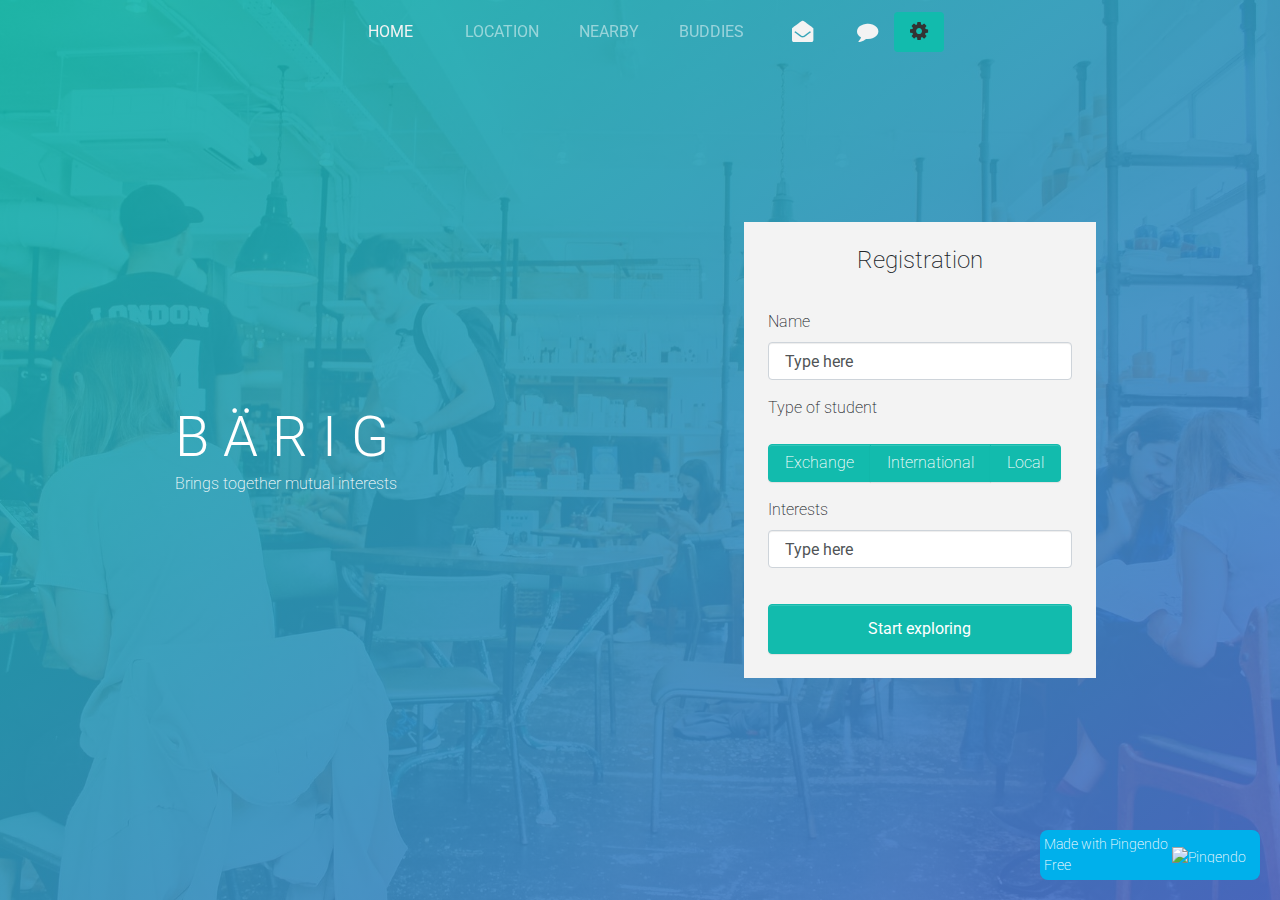
==== commit 88d5740a: "draft" ====
--- a/index.html
+++ b/index.html
@@ -26,7 +26,7 @@
       <div class="navbar-collapse text-center justify-content-center collapse show" id="navbar3SupportedContent" style="">
         <ul class="navbar-nav">
           <li class="nav-item mx-3">
-            <a class="nav-link text-light" href="#home"><b>HOME</b></a>
+            <a class="nav-link text-light" href="home.html"><b>HOME</b></a>
           </li>
           <li class="nav-item mx-2">
             <a class="nav-link" href="#location"><b>LOCATION</b></a>
@@ -65,259 +65,14 @@
               <div class="btn-group"> <a href="#" class="btn btn-primary">Exchange</a> <a href="#" class="btn btn-primary">International</a> <a href="#" class="btn btn-primary">Local</a> </div>
             </div>
             <div class="form-group"> <label>Interests</label>
-              <input type="number" class="form-control" placeholder="Type here"> </div>
-            <button type="submit" class="btn mt-4 btn-block p-2 btn-primary"><b>Start exploring</b></button>
+              <input class="form-control" placeholder="Type here"> </div>
+            <a href="home.html" class="btn mt-4 btn-block p-2 btn-primary"><b>Start exploring</b></a>
           </form>
         </div>
       </div>
     </div>
   </div>
   <!-- Intro -->
-  <div class="py-5" style="background-image: url(&quot;assets/restaurant/cover_light_3.jpg&quot;);" id="location">
-    <div class="container">
-      <div class="row my-5 bg-primary">
-        <div class="p-4 col-md-12">
-          <img class="img-fluid d-block" src="cuhkmap1.png" style="">
-        </div>
-      </div>
-    </div>
-  </div>
-  <!-- intro-2 -->
-  <div class="py-5" style="background-image: url(&quot;assets/restaurant/cover_light_3.jpg&quot;);">
-    <div class="container">
-      <div class="row my-5 bg-primary">
-        <div class="p-4 col-md-12">
-          <a class="btn btn-outline-light" href="site2.html"><img class="img-fluid d-block" src="mapzoom_1.jpg" style=""></a>
-        </div>
-      </div>
-    </div>
-  </div>
-  <!-- Gallery -->
-  <div class="">
-    <div class="container-fluid" id="nearby">
-      <iframe class="airtable-embed" src="https://airtable.com/embed/shrEkrWgzWUSuezk1?backgroundColor=green&amp;viewControls=on" frameborder="0" onmousewheel="" width="100%" height="533" style="background: transparent; border: 1px solid #ccc;"></iframe>
-    </div>
-  </div>
-  <!-- Menu -->
-  <div class="py-5 text-center" id="chat" style="background-image: url(&quot;assets/restaurant/cover_light_4.jpg&quot;);">
-    <div class="container">
-      <div class="row p-4 bg-aquamarine animate-in-down">
-        <div class="col-md-12">
-          <h2>MESSENGER</h2>
-          <p class="mb-5">Week #26</p>
-          <div class="row">
-            <div class="col-md-12" style="">
-              <h5>For the youngest</h5>
-              <div class="list-group pi-draggable" draggable="true">
-                <a href="#" class="list-group-item list-group-item-action flex-column align-items-start active">
-                  <div class="d-flex w-100 justify-content-between">
-                    <h5 class="mb-1">Marie</h5> <small>3 minutes ago</small>
-                  </div>
-                  <p class="mb-1">Let's fix our meeting on Thursday, 29th November 2018</p> <small>Looking forward to it</small>
-                </a>
-                <a href="#" class="list-group-item list-group-item-action flex-column align-items-start">
-                  <div class="d-flex w-100 justify-content-between">
-                    <h5 class="mb-1">Roberto </h5> <small class="text-muted">2 hours ago</small>
-                  </div>
-                  <p class="mb-1">What was your favorite place in Vietnam? Cannot remember anymore</p> <small class="text-muted">You should go to Hanoi and rent a motorbike there. Cheap and easy access to rural areas. Don't forget to taste local food!</small>
-                </a>
-                <a href="#" class="list-group-item list-group-item-action flex-column align-items-start active">
-                  <div class="d-flex w-100 justify-content-between">
-                    <h5 class="mb-1">Camille</h5> <small>5 hours ago</small>
-                  </div>
-                  <p class="mb-1">Yeah - take the same!</p> <small>Are you going for the bus number 2 at 08:30?</small>
-                </a>
-                <a href="#" class="list-group-item list-group-item-action flex-column align-items-start">
-                  <div class="d-flex w-100 justify-content-between">
-                    <h5 class="mb-1">Owldous Huxley </h5> <small class="text-muted">1 day ago</small>
-                  </div>
-                  <p class="mb-1">Was a pleasure meeting you! Let's do that!</p> <small class="text-muted">Thank you for your helpful information once more. I absolutely owe you a drink! Want to meet at LKF on Thursday?</small>
-                </a>
-                <a href="#" class="list-group-item list-group-item-action flex-column align-items-start active">
-                  <div class="d-flex w-100 justify-content-between">
-                    <h5 class="mb-1">Tobi</h5> <small>2 days ago</small>
-                  </div>
-                  <p class="mb-1">I have class on Monday to 4:30 pm. Up for an afternoon drink?</p> <small>Yes - where at?</small>
-                </a>
-                <a href="#" class="list-group-item list-group-item-action flex-column align-items-start">
-                  <div class="d-flex w-100 justify-content-between">
-                    <h5 class="mb-1">Quins </h5> <small class="text-muted">3 days ago</small>
-                  </div>
-                  <p class="mb-1">What was your favorite dish at morningside canteen?</p> <small class="text-muted">BBQ Pork - it's fantastic</small>
-                </a>
-              </div>
-            </div>
-          </div>
-        </div>
-      </div>
-    </div>
-  </div>
-  <!-- Carousel reviews -->
-  <div class="py-5 text-center photo-overlay" style="background-image: url(&quot;assets/restaurant/testimonal_background_light.jpg&quot;);">
-    <div class="container">
-      <div class="row">
-        <div class="mx-auto col-12 p-3 section-light col-lg-5">
-          <div class="carousel slide" data-ride="carousel" id="carouselTestimonial">
-            <div class="carousel-inner" role="listbox">
-              <div class="carousel-item">
-                <img class="d-block img-fluid rounded-circle mx-auto" src="assets/restaurant/testimonial_1_light.jpg" data-holder-rendered="true" width="200">
-                <p class="my-3">So good and super staff. <br>Go for the shrimps!.</p> <i class="fa fa-star d-inline"></i><i class="fa fa-star mx-1 d-inline"></i><i class="fa fa-star d-inline"></i><i class="fa fa-star mx-1 d-inline"></i><i class="fa fa-star-o d-inline"></i>
-              </div>
-              <div class="carousel-item">
-                <img class="d-block img-fluid rounded-circle mx-auto" src="assets/restaurant/testimonial_2_light.jpg" data-holder-rendered="true" width="200">
-                <p class="my-3">Super enthusiastic about food. <br>They play live music every now and then.</p> <i class="fa fa-star d-inline"></i><i class="fa fa-star mx-1 d-inline"></i><i class="fa fa-star d-inline"></i><i class="fa fa-star mx-1 d-inline"></i> <i class="fa fa-star d-inline"></i>
-              </div>
-              <div class="carousel-item active">
-                <img class="d-block img-fluid rounded-circle mx-auto" src="assets/restaurant/testimonial_3_light.jpg" data-holder-rendered="true" width="200">
-                <p class="my-3">It was since a while that I ate that good. <br>Definitely recommended.</p> <i class="fa fa-star d-inline"></i><i class="fa fa-star mx-1 d-inline"></i><i class="fa fa-star d-inline"></i><i class="fa fa-star-half-o mx-1 d-inline"></i><i class="fa fa-star-o d-inline"></i>
-              </div>
-            </div>
-          </div>
-        </div>
-      </div>
-    </div>
-  </div>
-  <!-- Carousel venue -->
-  <div class="py-5" style="background-image: url(&quot;assets/restaurant/cover_light_2.jpg&quot;);" id="buddies">
-    <div class="container">
-      <div class="row bg-primary animate-in-down">
-        <div class="p-4 col-md-6 align-self-center">
-          <p class="m-0">Start engaging</p>
-          <h2>Discover your exchange </h2>
-          <p class="my-4">Unlock your potential. Diving into other cultures has never been quicker and easier. Broaden your mind and start building precious friendships.</p>
-          <a href="#" class="btn mb-3 p-2 btn-light">View your buddies</a>
-        </div>
-        <div class="p-0 col-md-6">
-          <div class="carousel slide" data-ride="carousel" id="carousel1">
-            <div class="carousel-inner" role="listbox">
-              <div class="carousel-item active">
-                <img class="d-block img-fluid w-100" src="models/model3.jpg" data-holder-rendered="true">
-                <div class="carousel-caption">
-                  <h3>Marie</h3>
-                  <p>Quick chat at the bus stop. Talked about her current stay in Vietnam and her plans to go to Europe. Arranged a meeting for 29th November 2018 at the Central Campus Canteen.</p>
-                </div>
-              </div>
-              <div class="carousel-item">
-                <img class="d-block img-fluid w-100" src="models/model1.jpg" data-holder-rendered="true">
-                <div class="carousel-caption">
-                  <h3>Show cooking</h3>
-                  <p>Tastes better</p>
-                </div>
-              </div>
-              <div class="carousel-item">
-                <img class="d-block img-fluid w-100" src="models/model8.jpg" data-holder-rendered="true">
-                <div class="carousel-caption">
-                  <h3>Relax area</h3>
-                  <p>Take the time to chill</p>
-                </div>
-              </div>
-            </div>
-            <a class="carousel-control-prev" href="#carousel1" role="button" data-slide="prev"> <span class="carousel-control-prev-icon" aria-hidden="true"></span> <span class="sr-only">Previous</span> </a>
-            <a class="carousel-control-next" href="#carousel1" role="button" data-slide="next"> <span class="carousel-control-next-icon" aria-hidden="true"></span> <span class="sr-only">Next</span> </a>
-          </div>
-        </div>
-      </div>
-    </div>
-  </div>
-  <!-- Events -->
-  <div class="py-5 bg-light">
-    <div class="container">
-      <div class="row">
-        <div class="col-md-12">
-          <p class="m-0 text-center">We gladly invite you to our happenings.</p>
-          <h2 class="mb-4 text-primary text-center">Upcoming events</h2>
-          <div class="row">
-            <div class="col-md-4 p-3">
-              <img class="img-fluid d-block w-100 mb-3" src="assets/restaurant/event_1_light.jpg">
-              <p class="lead text-muted mb-1">26th July, 2018</p>
-              <h5 class="text-dark"><b>Oyster &amp; champagne night</b></h5>
-              <p class="mb-3">Fancy get-together at Yasumoto Park. Starts at 08:30 pm. No registration required. </p>
-              <a href="#" class="btn btn-outline-primary"><b class="">More info!</b></a>
-            </div>
-            <div class="col-md-4 p-3">
-              <img class="img-fluid d-block w-100 mb-3" src="assets/restaurant/event_2_light.jpg">
-              <p class="lead text-muted mb-1">30th August, 2018</p>
-              <h5 class=""><b>Nina Krichko Acoustic Live</b></h5>
-              <p class="mb-3">Where are the music enthusiasts? Get inspired by classical music. Indulge yourself!</p>
-              <a href="#" class="btn btn-outline-primary"><b class="">Go to event</b></a>
-            </div>
-            <div class="col-md-4 p-3">
-              <img class="img-fluid d-block w-100 mb-3" src="assets/restaurant/event_3_light.jpg">
-              <p class="lead text-muted mb-1">1st October, 2018 </p>
-              <h5 class=""><b>Infusion tasting &nbsp;</b></h5>
-              <p class="mb-3">Ever wondered how to make Chinese afternoon tea? Some local students want to show you their skills!</p>
-              <a href="#" class="btn btn-outline-primary"><b class="">Read more</b></a>
-            </div>
-          </div>
-        </div>
-      </div>
-    </div>
-  </div>
-  <!-- Parallax section -->
-  <div class="py-5 photo-overlay section-parallax" id="settings" style="background-image: url(&quot;assets/restaurant/makereservation_light.jpg&quot;);">
-    <div class="container">
-      <div class="row my-5">
-        <div class="col-lg-6 mx-auto p-3 animate-in-down">
-          <form class="p-4 bg-light" method="post" action="https://formspree.io/">
-            <h4 class="mb-4 text-center">Customize your profile</h4>
-            <p class="my-4">Book your table in advance. No cue, no waiting lists. Pre-order your favourite dish or suggest new recipes to our chefs. We will do all our best for complying to your requests</p>
-            <div class="form-group"> <label>Visibility</label>
-              <p>
-              </p>
-              <div class="btn-group"> <a href="#" class="btn btn-primary">ON</a> <a href="#" class="btn btn-primary">OFF</a> </div>
-            </div>
-            <div class="form-group"> <label>Filter - only exchange</label>
-              <p>
-              </p>
-              <div class="btn-group"> <a href="#" class="btn btn-primary">ON</a> <a href="#" class="btn btn-primary">OFF</a> </div>
-            </div>
-            <div class="form-group"> <label>Profile Picture</label>
-              <input type="number" class="form-control" placeholder="Insert here"> </div>
-            <button type="submit" class="btn mt-4 btn-block p-2 btn-primary"><b>Save</b></button>
-          </form>
-        </div>
-      </div>
-    </div>
-  </div>
-  <!-- Footer -->
-  <div class="text-center bg-dark pt-5">
-    <div class="container">
-      <div class="row">
-        <div class="py-5">
-          <div class="container">
-            <div class="row">
-              <div class="text-center mx-auto col-md-12">
-                <h1>User experience</h1>
-              </div>
-            </div>
-            <div class="row">
-              <div class="col-lg-4 col-md-6 p-4 text-center"> <i class="d-block fa fa-amazon mb-2 text-muted fa-3x"></i>
-                <p class="mb-3"> <i>"Would have never that much fun in Taiwan if I haven't met Marie. She told me all must-go places and ways to get around. Therefore, I could not only save time for doing my research but also found a great person!"</i> </p>
-                <p class="mb-1"> <b>J. W. Goethe</b> </p>
-                <p class="mb-0">Exchange student</p>
-              </div>
-              <div class="col-lg-4 col-md-6 p-4 text-center"> <i class="d-block fa fa-paypal mb-2 text-muted fa-3x"></i>
-                <p class="mb-3"> <i>"Waiting time has never passed that quickly. Thank's to BÄRIG I now know quite a few local restaurants in Hongkong."</i> </p>
-                <p class="mb-1"> <b>G. W. John</b> </p>
-                <p class="mb-0">Exchange student</p>
-              </div>
-              <div class="col-lg-4 p-4 text-center"> <i class="d-block fa fa-maxcdn mb-2 text-muted fa-3x"></i>
-                <p class="mb-3"> <i>"It doesn't matter whether I am waiting for the bus or at the canteen, I can now easily break the ice with exchange students by sharing mutual interests."</i> </p>
-                <p class="mb-1">
-                  <b>J. G. Wolf</b> </p>
-                <p class="mb-0">Local student</p>
-              </div>
-            </div>
-          </div>
-        </div>
-      </div>
-      <div class="row">
-        <div class="col-md-12 mt-3">
-          <p class="text-center text-muted">© Copyright 2018 BÄRIG - All rights reserved. </p>
-        </div>
-      </div>
-    </div>
-  </div>
   <!-- JavaScript dependencies -->
   <script src="https://code.jquery.com/jquery-3.3.1.min.js"></script>
   <script src="https://cdnjs.cloudflare.com/ajax/libs/popper.js/1.14.3/umd/popper.min.js" integrity="sha384-ZMP7rVo3mIykV+2+9J3UJ46jBk0WLaUAdn689aCwoqbBJiSnjAK/l8WvCWPIPm49" crossorigin="anonymous"></script>
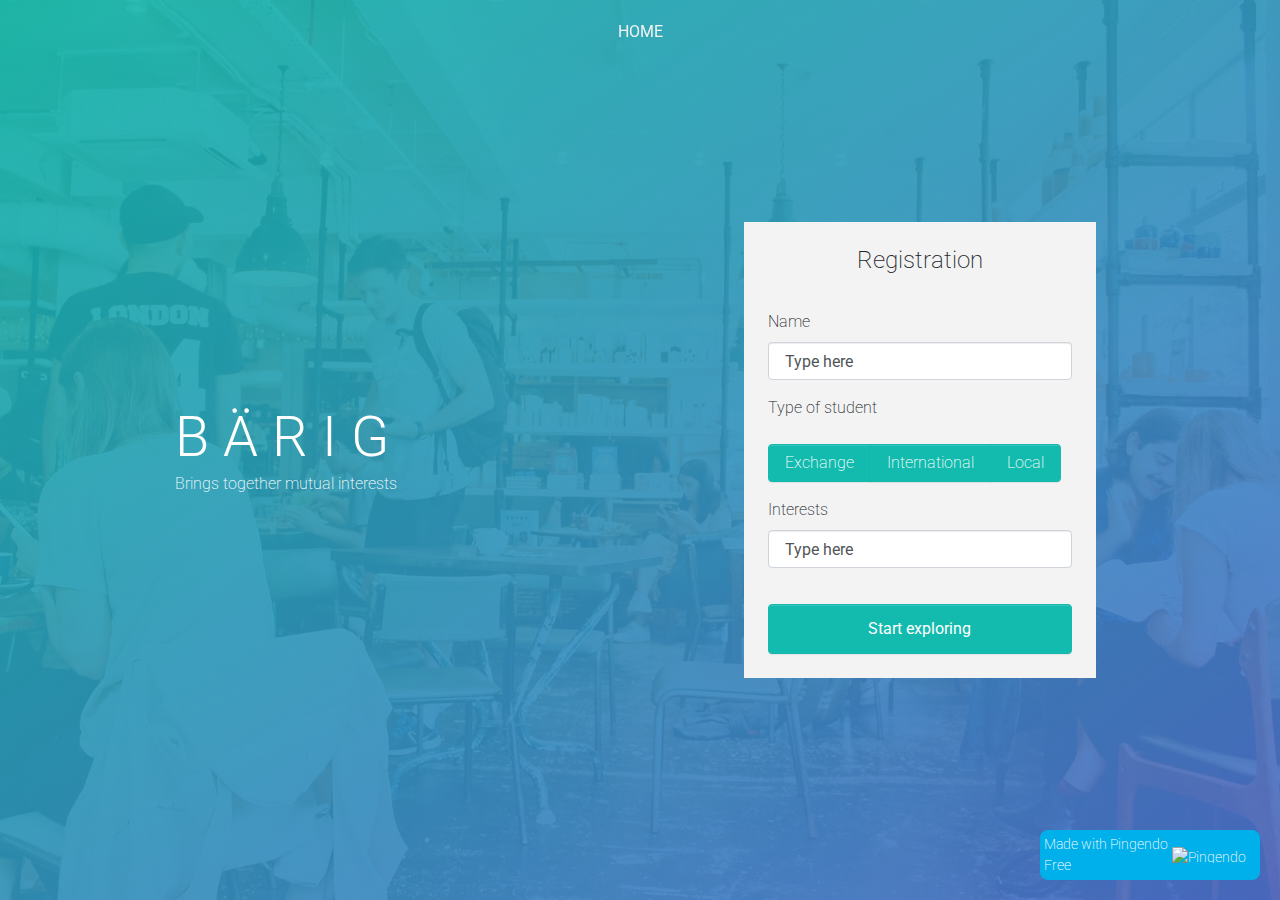
==== commit 36662128: "draft" ====
--- a/index.html
+++ b/index.html
@@ -6,7 +6,7 @@
   <meta name="viewport" content="width=device-width, initial-scale=1">
   <!-- PAGE settings -->
   <link rel="icon" href="https://templates.pingendo.com/assets/Pingendo_favicon.ico">
-  <title>Restaurant Aquamarine - Pingendo template</title>
+  <title>BÄRIG</title>
   <meta name="description" content="Free Bootstrap 4 Pingendo Aquamarine template for restaurant and food">
   <meta name="keywords" content="Pingendo restaurant food aquamarine free template bootstrap 4">
   <!-- CSS dependencies -->
@@ -26,22 +26,8 @@
       <div class="navbar-collapse text-center justify-content-center collapse show" id="navbar3SupportedContent" style="">
         <ul class="navbar-nav">
           <li class="nav-item mx-3">
-            <a class="nav-link text-light" href="home.html"><b>HOME</b></a>
+            <a href="home.html" class="nav-link text-light"><b>HOME</b></a>
           </li>
-          <li class="nav-item mx-2">
-            <a class="nav-link" href="#location"><b>LOCATION</b></a>
-          </li>
-          <li class="nav-item mx-2">
-            <a class="nav-link" href="#nearby"><b>NEARBY</b></a>
-          </li>
-          <li class="nav-item mx-2">
-            <a class="nav-link" href="#buddies"><b>BUDDIES</b></a>
-          </li>
-        </ul>
-        <ul class="nav nav-pills text-right">
-          <li class="nav-item mx-2"> <a href="#chat" class="nav-link" data-toggle="pill" data-target="#tabone"><i class="fa fa-lg fa-envelope-open text-light"></i> </a> </li>
-          <li class="nav-item"> <a class="nav-link" href="" data-toggle="pill" data-target="#tabtwo"><i class="fa fa-lg fa-comment text-light"></i></a> </li>
-          <li class="nav-item"> <a href="#settings" class="nav-link active show" data-toggle="pill" data-target="#tabthree"><i class="fa fa-lg fa-cog text-body"></i></a> </li>
         </ul>
       </div>
     </div>
@@ -71,15 +57,15 @@
         </div>
       </div>
     </div>
+    <!-- Intro -->
+    <!-- JavaScript dependencies -->
+    <script src="https://code.jquery.com/jquery-3.3.1.min.js"></script>
+    <script src="https://cdnjs.cloudflare.com/ajax/libs/popper.js/1.14.3/umd/popper.min.js" integrity="sha384-ZMP7rVo3mIykV+2+9J3UJ46jBk0WLaUAdn689aCwoqbBJiSnjAK/l8WvCWPIPm49" crossorigin="anonymous"></script>
+    <script src="https://stackpath.bootstrapcdn.com/bootstrap/4.1.3/js/bootstrap.min.js" integrity="sha384-ChfqqxuZUCnJSK3+MXmPNIyE6ZbWh2IMqE241rYiqJxyMiZ6OW/JmZQ5stwEULTy" crossorigin="anonymous"></script>
+    <!-- Script: Smooth scrolling between anchors in the same page -->
+    <script src="js/smooth-scroll.js"></script>
+    <pingendo onclick="window.open('https://pingendo.com/', '_blank')" style="cursor:pointer;position: fixed;bottom: 20px;right:20px;padding:4px;background-color: #00b0eb;border-radius: 8px; width:220px;display:flex;flex-direction:row;align-items:center;justify-content:center;font-size:14px;color:white">Made with Pingendo Free&nbsp;&nbsp;<img src="https://pingendo.com/site-assets/Pingendo_logo_big.png" class="d-block" alt="Pingendo logo" height="16"></pingendo>
   </div>
-  <!-- Intro -->
-  <!-- JavaScript dependencies -->
-  <script src="https://code.jquery.com/jquery-3.3.1.min.js"></script>
-  <script src="https://cdnjs.cloudflare.com/ajax/libs/popper.js/1.14.3/umd/popper.min.js" integrity="sha384-ZMP7rVo3mIykV+2+9J3UJ46jBk0WLaUAdn689aCwoqbBJiSnjAK/l8WvCWPIPm49" crossorigin="anonymous"></script>
-  <script src="https://stackpath.bootstrapcdn.com/bootstrap/4.1.3/js/bootstrap.min.js" integrity="sha384-ChfqqxuZUCnJSK3+MXmPNIyE6ZbWh2IMqE241rYiqJxyMiZ6OW/JmZQ5stwEULTy" crossorigin="anonymous"></script>
-  <!-- Script: Smooth scrolling between anchors in the same page -->
-  <script src="js/smooth-scroll.js"></script>
-  <pingendo onclick="window.open('https://pingendo.com/', '_blank')" style="cursor:pointer;position: fixed;bottom: 20px;right:20px;padding:4px;background-color: #00b0eb;border-radius: 8px; width:220px;display:flex;flex-direction:row;align-items:center;justify-content:center;font-size:14px;color:white">Made with Pingendo Free&nbsp;&nbsp;<img src="https://pingendo.com/site-assets/Pingendo_logo_big.png" class="d-block" alt="Pingendo logo" height="16"></pingendo>
 </body>
 
 </html>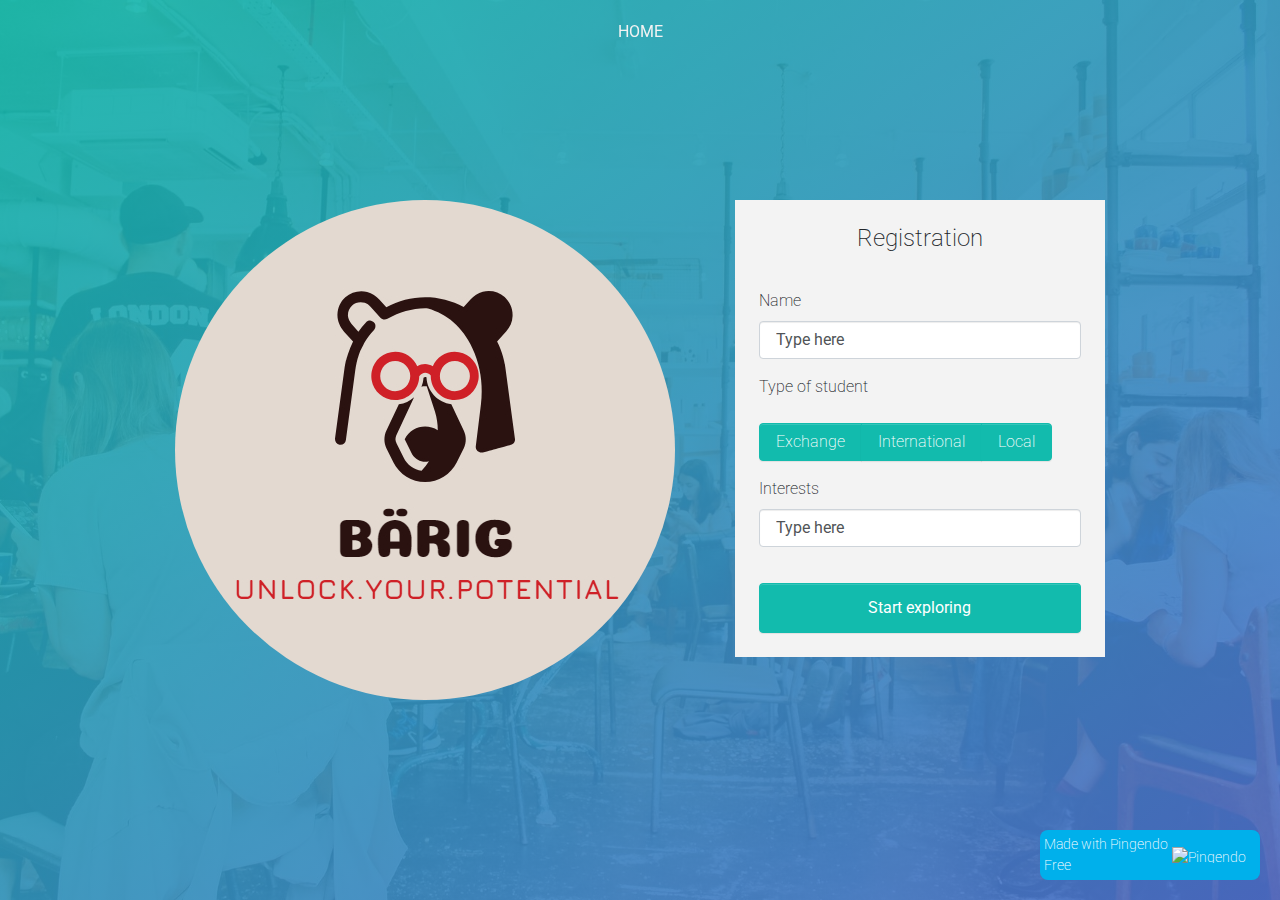
==== commit 69dad153: "update" ====
--- a/index.html
+++ b/index.html
@@ -2,6 +2,14 @@
 <html>
 
 <head>
+  <!-- Global site tag (gtag.js) - Google Analytics -->
+  <script async="" src="https://www.googletagmanager.com/gtag/js?id=UA-129654046-1"></script>
+  <script> window.dataLayer = window.dataLayer || [];
+  function gtag(){dataLayer.push(arguments);}
+  gtag('js', new Date());
+
+  gtag('config', 'UA-129654046-1');
+</script>
   <meta charset="utf-8">
   <meta name="viewport" content="width=device-width, initial-scale=1">
   <!-- PAGE settings -->
@@ -37,10 +45,9 @@
     <div class="container">
       <div class="row">
         <div class="col-lg-7 align-self-center text-lg-left text-center">
-          <h1 class="mb-0 mt-5 display-4">B Ä R I G</h1>
-          <p class="mb-5">Brings together mutual interests</p>
+          <img class="img-fluid d-block rounded-circle" src="logo (1)/logo/logo.jpg">
         </div>
-        <div class="col-lg-5 p-3">
+        <div class="col-lg-5">
           <form class="bg-light p-3" method="post" action="https://formspree.io/">
             <h4 class="mb-4 text-center">Registration</h4>
             <div class="form-group"> <label>Name</label>
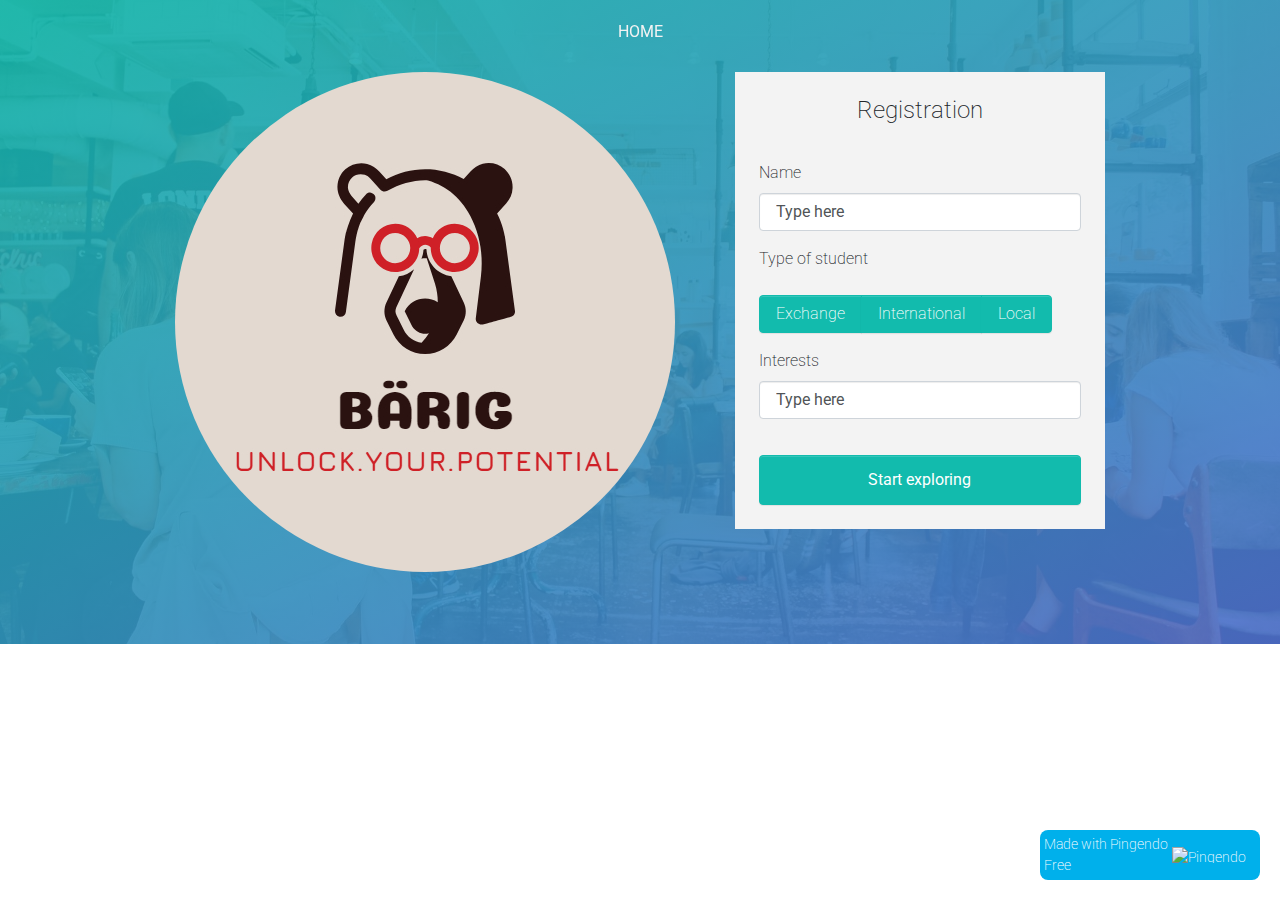
==== commit df91277b: "Update meta name" ====
--- a/index.html
+++ b/index.html
@@ -15,8 +15,8 @@
   <!-- PAGE settings -->
   <link rel="icon" href="https://templates.pingendo.com/assets/Pingendo_favicon.ico">
   <title>BÄRIG</title>
-  <meta name="description" content="Free Bootstrap 4 Pingendo Aquamarine template for restaurant and food">
-  <meta name="keywords" content="Pingendo restaurant food aquamarine free template bootstrap 4">
+  <meta name="description" content="Bärig: Unlock your potential">
+  <meta name="keywords" content="Barig Bärig Friends Local Exchange CUHK">
   <!-- CSS dependencies -->
   <link rel="stylesheet" href="https://cdnjs.cloudflare.com/ajax/libs/font-awesome/4.7.0/css/font-awesome.min.css" type="text/css">
   <link rel="stylesheet" href="aquamarine.css" type="text/css">
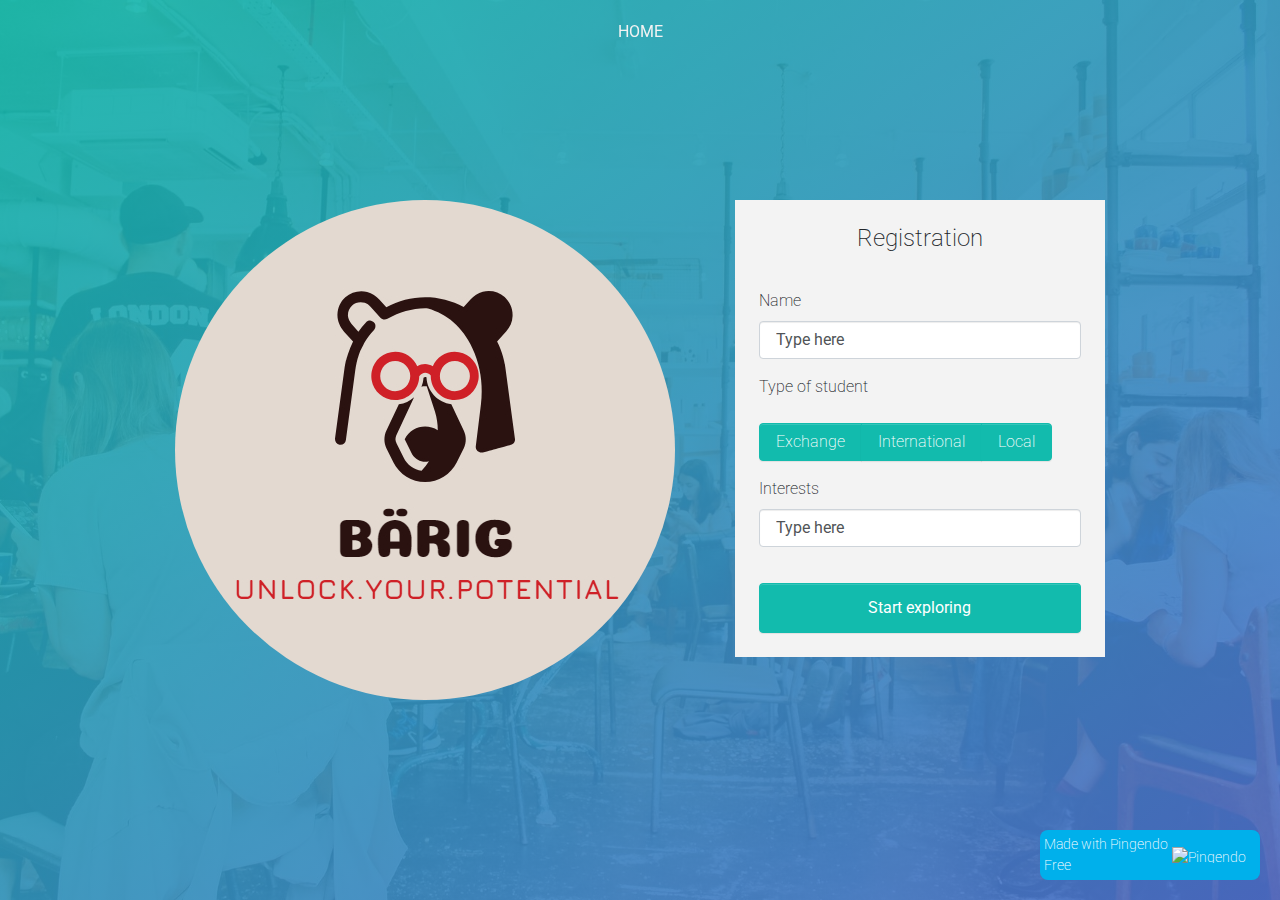
==== commit 00b7f056: "Update webpage" ====
--- a/index.html
+++ b/index.html
@@ -41,7 +41,7 @@
     </div>
   </nav>
   <!-- Cover -->
-  <div class="align-items-center d-flex cover section-aquamarine py-5" style="background-image: url(&quot;assets/restaurant/cover_light.jpg&quot;);" id="home">
+  <div class="align-items-center d-flex cover section-aquamarine py-5 w-100 h-100" style="background-image: url(&quot;assets/restaurant/cover_light.jpg&quot;);" id="home">
     <div class="container">
       <div class="row">
         <div class="col-lg-7 align-self-center text-lg-left text-center">
